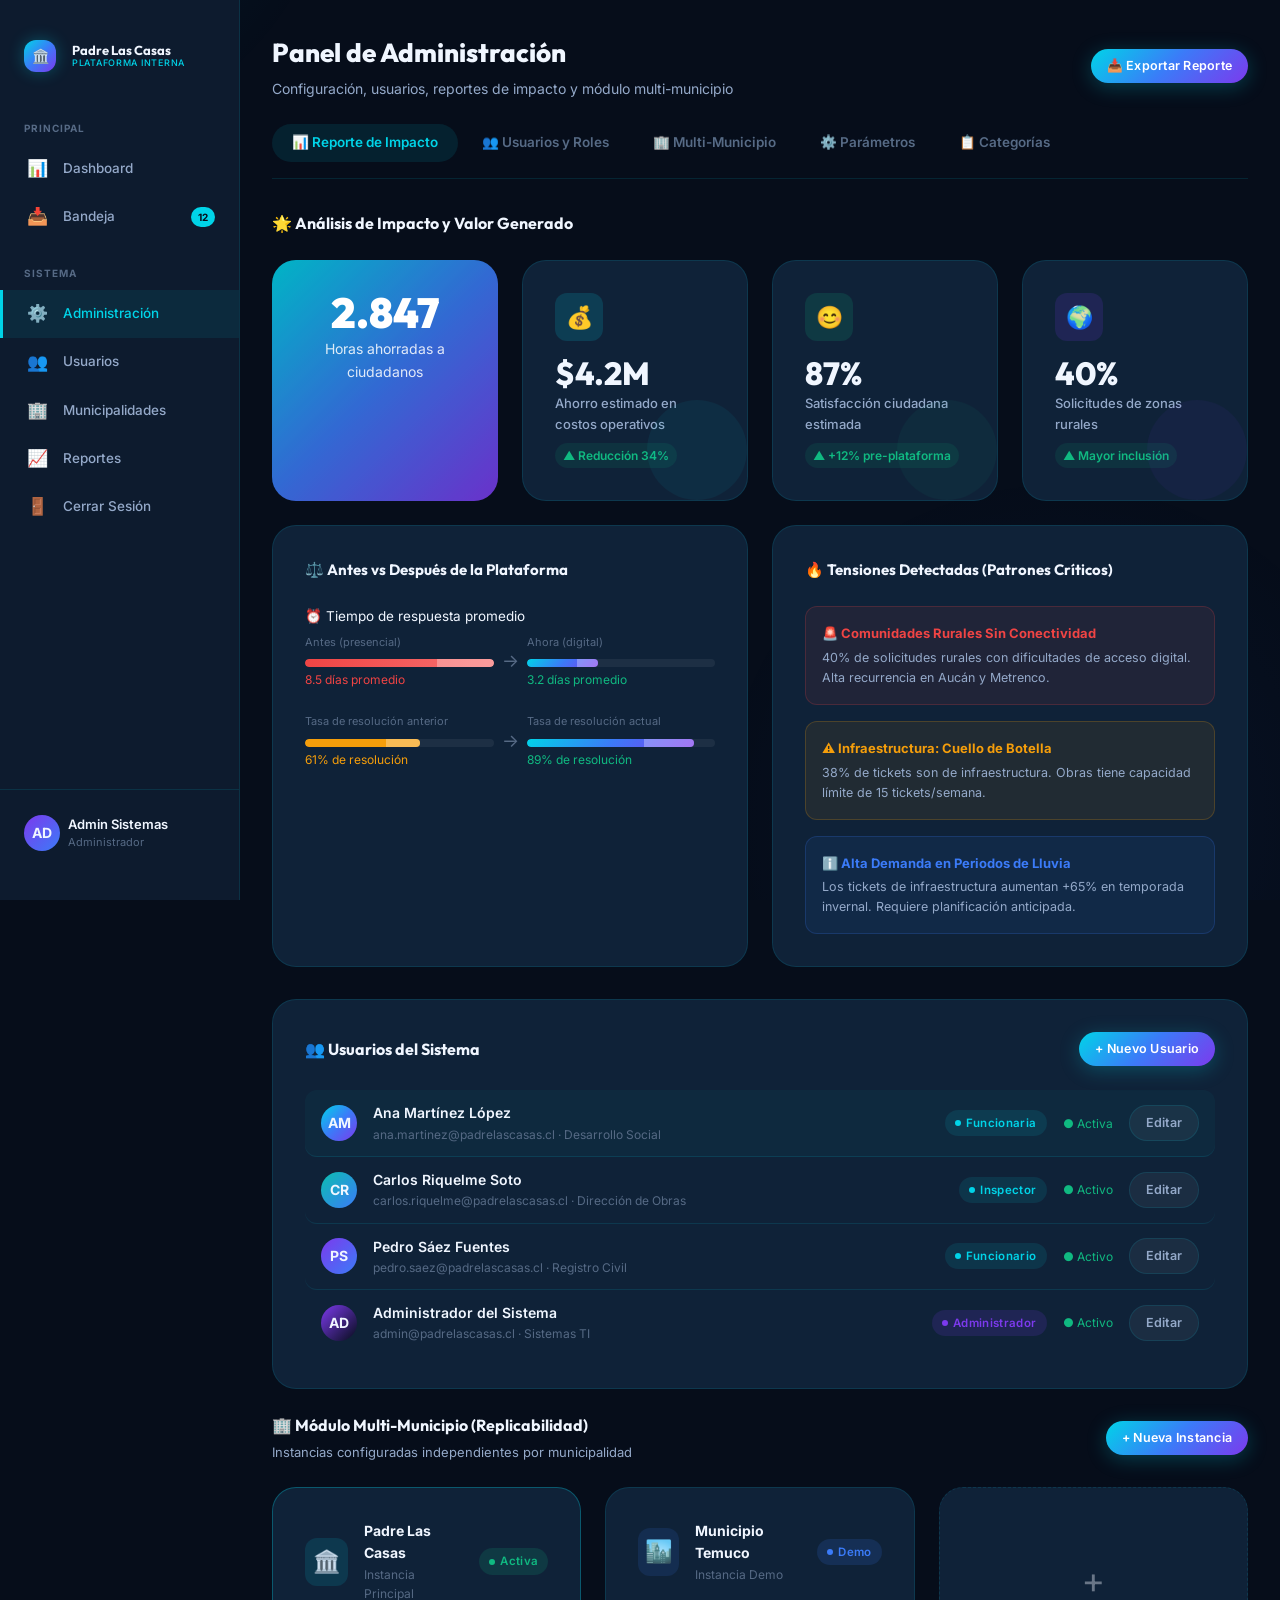
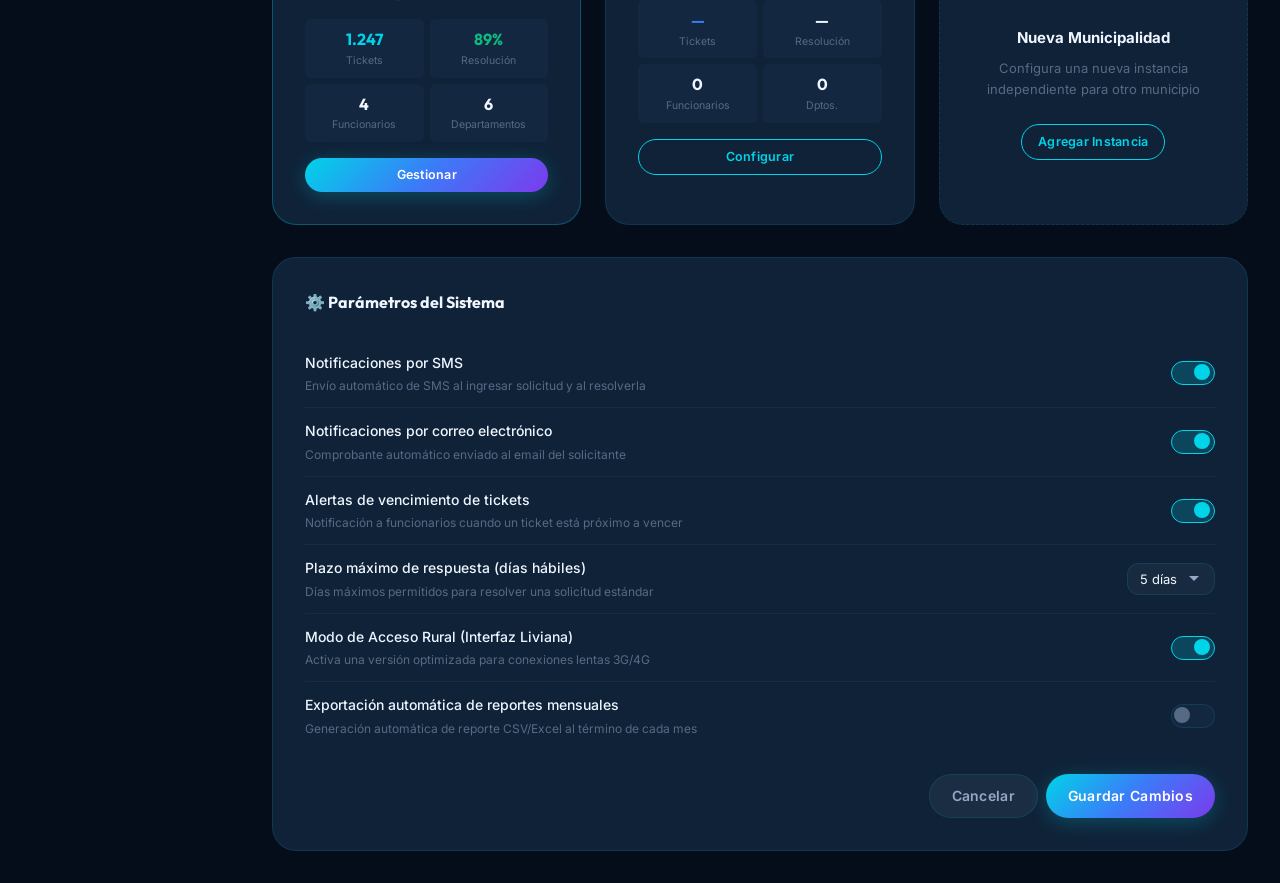
==== admin.html @ 2afe1819 "Prototipo de página para solicitudes" ====
<!DOCTYPE html>
<html lang="es">
<head>
  <meta charset="UTF-8">
  <meta name="viewport" content="width=device-width, initial-scale=1.0">
  <title>Administración del Sistema — Plataforma Municipal Padre Las Casas</title>
  <link rel="stylesheet" href="style.css">
  <style>
    .admin-tabs { display: flex; gap: 4px; margin-bottom: var(--sp-xl); border-bottom: 1px solid var(--border); padding-bottom: var(--sp-md); }
    .a-tab { padding: 8px 20px; border-radius: var(--r-full); font-size: 13.5px; font-weight: 600; color: var(--text-muted); text-decoration: none; transition: all var(--transition); }
    .a-tab.active { background: rgba(0,212,232,0.1); color: var(--accent-cyan); }
    .a-tab:hover  { color: var(--text-primary); background: rgba(255,255,255,0.05); }
    .impact-box { background: var(--gradient-main); border-radius: var(--r-xl); padding: var(--sp-xl); color: #fff; text-align: center; position: relative; overflow: hidden; }
    .impact-box::before { content:''; position:absolute; inset:0; background:rgba(0,0,0,0.15); }
    .impact-box > * { position: relative; z-index: 1; }
    .impact-val { font-family: var(--font-brand); font-size: 42px; font-weight: 900; line-height: 1; }
    .impact-label { font-size: 14px; opacity: 0.85; margin-top: 4px; }
    .tenant-card { background: var(--bg-card); border: 1px solid var(--border); border-radius: var(--r-xl); padding: var(--sp-xl); transition: all var(--transition); }
    .tenant-card:hover { border-color: var(--border-hover); }
    .tenant-header { display: flex; align-items: center; gap: var(--sp-md); margin-bottom: var(--sp-md); }
    .tenant-logo { width: 48px; height: 48px; border-radius: var(--r-md); display: flex; align-items: center; justify-content: center; font-size: 22px; }
    .tenant-stats { display: grid; grid-template-columns: 1fr 1fr; gap: 6px; margin-top: var(--sp-md); }
    .t-stat { background: var(--bg-surface); border-radius: var(--r-sm); padding: 8px; text-align: center; }
    .t-stat-v { font-family: var(--font-brand); font-size: 16px; font-weight: 700; }
    .t-stat-l { font-size: 10.5px; color: var(--text-muted); }
    .param-row { display: flex; justify-content: space-between; align-items: center; padding: 12px 0; border-bottom: 1px solid rgba(255,255,255,0.04); }
    .param-row:last-child { border-bottom: none; }
    .param-label { font-size: 14px; font-weight: 500; }
    .param-desc  { font-size: 12px; color: var(--text-muted); margin-top: 2px; }
    /* Toggle switch (CSS only) */
    .toggle { position: relative; width: 44px; height: 24px; }
    .toggle input { display: none; }
    .toggle-slider { position: absolute; inset: 0; background: var(--bg-surface); border-radius: var(--r-full); border: 1.5px solid var(--border); cursor: pointer; transition: all 0.3s; }
    .toggle-slider::before { content: ''; position: absolute; width: 16px; height: 16px; border-radius: 50%; background: var(--text-muted); top: 2px; left: 2px; transition: all 0.3s; }
    .toggle input:checked + .toggle-slider { background: rgba(0,212,232,0.2); border-color: var(--accent-cyan); }
    .toggle input:checked + .toggle-slider::before { background: var(--accent-cyan); transform: translateX(20px); }
    .user-table-row { display: flex; align-items: center; gap: var(--sp-md); padding: 12px 16px; border-radius: var(--r-md); transition: background var(--transition); }
    .user-table-row:hover { background: rgba(0,212,232,0.04); }
  </style>
</head>
<body>
<div class="bg-mesh"></div>

<div class="app-layout">

  <!-- SIDEBAR -->
  <aside class="sidebar">
    <a href="index.html" class="sidebar-brand">
      <div class="brand-icon" style="width:32px;height:32px;font-size:14px;">🏛️</div>
      <div class="brand-text">
        <span class="brand-name" style="font-size:13px;">Padre Las Casas</span>
        <span class="brand-sub" style="font-size:9px;">Plataforma Interna</span>
      </div>
    </a>
    <div class="sidebar-section">
      <div class="sidebar-section-title">Principal</div>
      <ul class="sidebar-nav">
        <li><a href="dashboard.html" class="sidebar-link"><span class="s-icon">📊</span> Dashboard</a></li>
        <li><a href="bandeja.html" class="sidebar-link"><span class="s-icon">📥</span> Bandeja <span class="s-badge">12</span></a></li>
      </ul>
    </div>
    <div class="sidebar-section">
      <div class="sidebar-section-title">Sistema</div>
      <ul class="sidebar-nav">
        <li><a href="admin.html" class="sidebar-link active"><span class="s-icon">⚙️</span> Administración</a></li>
        <li><a href="admin.html" class="sidebar-link"><span class="s-icon">👥</span> Usuarios</a></li>
        <li><a href="admin.html" class="sidebar-link"><span class="s-icon">🏢</span> Municipalidades</a></li>
        <li><a href="admin.html" class="sidebar-link"><span class="s-icon">📈</span> Reportes</a></li>
        <li><a href="login.html" class="sidebar-link"><span class="s-icon">🚪</span> Cerrar Sesión</a></li>
      </ul>
    </div>
    <div class="sidebar-footer">
      <div class="user-chip">
        <div class="user-avatar" style="background:linear-gradient(135deg,#7C3AED,#3B7BF8);">AD</div>
        <div class="user-info">
          <div class="user-name">Admin Sistemas</div>
          <div class="user-role">Administrador</div>
        </div>
      </div>
    </div>
  </aside>

  <!-- MAIN -->
  <main class="main-content">

    <!-- Header -->
    <div style="display:flex; justify-content:space-between; align-items:center; margin-bottom:var(--sp-lg);">
      <div class="page-header" style="margin:0;">
        <div class="page-title">Panel de Administración</div>
        <div class="page-subtitle">Configuración, usuarios, reportes de impacto y módulo multi-municipio</div>
      </div>
      <div style="display:flex; gap:var(--sp-sm);">
        <a href="#" class="btn btn-primary btn-sm">📥 Exportar Reporte</a>
      </div>
    </div>

    <!-- ADMIN TABS -->
    <div class="admin-tabs">
      <a href="#" class="a-tab active">📊 Reporte de Impacto</a>
      <a href="#" class="a-tab">👥 Usuarios y Roles</a>
      <a href="#" class="a-tab">🏢 Multi-Municipio</a>
      <a href="#" class="a-tab">⚙️ Parámetros</a>
      <a href="#" class="a-tab">📋 Categorías</a>
    </div>

    <!-- ===== REPORTE DE IMPACTO ===== -->
    <div style="margin-bottom:var(--sp-xl);">
      <div style="font-family:var(--font-brand); font-size:16px; font-weight:700; margin-bottom:var(--sp-lg);">🌟 Análisis de Impacto y Valor Generado</div>

      <!-- IMPACT BOXES -->
      <div class="grid-4 mb-lg">
        <div class="impact-box">
          <div class="impact-val">2.847</div>
          <div class="impact-label">Horas ahorradas a ciudadanos</div>
        </div>
        <div class="stat-card cyan">
          <div class="stat-icon cyan">💰</div>
          <div class="stat-value">$4.2M</div>
          <div class="stat-label">Ahorro estimado en costos operativos</div>
          <div class="stat-change up">▲ Reducción 34%</div>
        </div>
        <div class="stat-card green">
          <div class="stat-icon green">😊</div>
          <div class="stat-value">87%</div>
          <div class="stat-label">Satisfacción ciudadana estimada</div>
          <div class="stat-change up">▲ +12% pre-plataforma</div>
        </div>
        <div class="stat-card purple">
          <div class="stat-icon purple">🌍</div>
          <div class="stat-value">40%</div>
          <div class="stat-label">Solicitudes de zonas rurales</div>
          <div class="stat-change up">▲ Mayor inclusión</div>
        </div>
      </div>

      <!-- Comparativo -->
      <div class="grid-2 mb-lg">
        <div class="card">
          <div style="font-family:var(--font-brand); font-size:15px; font-weight:700; margin-bottom:var(--sp-lg);">⚖️ Antes vs Después de la Plataforma</div>
          <div style="display:flex; flex-direction:column; gap:var(--sp-lg);">
            <div>
              <div style="display:flex; justify-content:space-between; margin-bottom:6px; font-size:13.5px;">
                <span>⏰ Tiempo de respuesta promedio</span>
              </div>
              <div style="display:flex; gap:var(--sp-sm); align-items:center;">
                <div style="flex:1;">
                  <div style="font-size:11px; color:var(--text-muted); margin-bottom:4px;">Antes (presencial)</div>
                  <div class="progress-bar-wrap"><div class="progress-bar" style="width:100%; background:linear-gradient(90deg,var(--danger),#F87171);"></div></div>
                  <div style="font-size:12px; color:var(--danger); margin-top:3px;">8.5 días promedio</div>
                </div>
                <span style="color:var(--text-muted); font-size:18px;">→</span>
                <div style="flex:1;">
                  <div style="font-size:11px; color:var(--text-muted); margin-bottom:4px;">Ahora (digital)</div>
                  <div class="progress-bar-wrap"><div class="progress-bar" style="width:38%;"></div></div>
                  <div style="font-size:12px; color:var(--success); margin-top:3px;">3.2 días promedio</div>
                </div>
              </div>
            </div>
            <div>
              <div style="display:flex; gap:var(--sp-sm); align-items:center;">
                <div style="flex:1;">
                  <div style="font-size:11px; color:var(--text-muted); margin-bottom:4px;">Tasa de resolución anterior</div>
                  <div class="progress-bar-wrap"><div class="progress-bar" style="width:61%; background:linear-gradient(90deg,var(--warning),#F59E0B);"></div></div>
                  <div style="font-size:12px; color:var(--warning); margin-top:3px;">61% de resolución</div>
                </div>
                <span style="color:var(--text-muted); font-size:18px;">→</span>
                <div style="flex:1;">
                  <div style="font-size:11px; color:var(--text-muted); margin-bottom:4px;">Tasa de resolución actual</div>
                  <div class="progress-bar-wrap"><div class="progress-bar" style="width:89%;"></div></div>
                  <div style="font-size:12px; color:var(--success); margin-top:3px;">89% de resolución</div>
                </div>
              </div>
            </div>
          </div>
        </div>

        <div class="card">
          <div style="font-family:var(--font-brand); font-size:15px; font-weight:700; margin-bottom:var(--sp-lg);">🔥 Tensiones Detectadas (Patrones Críticos)</div>
          <div style="display:flex; flex-direction:column; gap:var(--sp-md);">
            <div style="background:rgba(239,68,68,0.08); border:1px solid rgba(239,68,68,0.2); border-radius:var(--r-md); padding:var(--sp-md);">
              <div style="font-weight:700; font-size:13px; color:var(--danger); margin-bottom:4px;">🚨 Comunidades Rurales Sin Conectividad</div>
              <div style="font-size:12.5px; color:var(--text-secondary);">40% de solicitudes rurales con dificultades de acceso digital. Alta recurrencia en Aucán y Metrenco.</div>
            </div>
            <div style="background:rgba(245,158,11,0.08); border:1px solid rgba(245,158,11,0.2); border-radius:var(--r-md); padding:var(--sp-md);">
              <div style="font-weight:700; font-size:13px; color:var(--warning); margin-bottom:4px;">⚠️ Infraestructura: Cuello de Botella</div>
              <div style="font-size:12.5px; color:var(--text-secondary);">38% de tickets son de infraestructura. Obras tiene capacidad límite de 15 tickets/semana.</div>
            </div>
            <div style="background:rgba(59,123,248,0.08); border:1px solid rgba(59,123,248,0.2); border-radius:var(--r-md); padding:var(--sp-md);">
              <div style="font-weight:700; font-size:13px; color:var(--accent-blue); margin-bottom:4px;">ℹ️ Alta Demanda en Periodos de Lluvia</div>
              <div style="font-size:12.5px; color:var(--text-secondary);">Los tickets de infraestructura aumentan +65% en temporada invernal. Requiere planificación anticipada.</div>
            </div>
          </div>
        </div>
      </div>
    </div>

    <!-- ===== USUARIOS Y ROLES ===== -->
    <div class="card mb-lg">
      <div style="display:flex; justify-content:space-between; align-items:center; margin-bottom:var(--sp-lg);">
        <div style="font-family:var(--font-brand); font-size:16px; font-weight:700;">👥 Usuarios del Sistema</div>
        <a href="#" class="btn btn-primary btn-sm">+ Nuevo Usuario</a>
      </div>

      <div>
        <div class="user-table-row" style="background:rgba(0,212,232,0.04); border-bottom:1px solid var(--border);">
          <div class="user-avatar">AM</div>
          <div style="flex:1;">
            <div style="font-weight:600; font-size:14px;">Ana Martínez López</div>
            <div style="font-size:12px; color:var(--text-muted);">ana.martinez@padrelascasas.cl · Desarrollo Social</div>
          </div>
          <span class="badge" style="background:rgba(0,212,232,0.1); color:var(--accent-cyan);">Funcionaria</span>
          <span style="font-size:12px; color:var(--success);">● Activa</span>
          <div style="display:flex; gap:4px;">
            <a href="#" class="btn btn-ghost btn-sm">Editar</a>
          </div>
        </div>
        <div class="user-table-row" style="border-bottom:1px solid var(--border);">
          <div class="user-avatar" style="background:linear-gradient(135deg,#0BBFB0,#3B7BF8);">CR</div>
          <div style="flex:1;">
            <div style="font-weight:600; font-size:14px;">Carlos Riquelme Soto</div>
            <div style="font-size:12px; color:var(--text-muted);">carlos.riquelme@padrelascasas.cl · Dirección de Obras</div>
          </div>
          <span class="badge" style="background:rgba(0,212,232,0.1); color:var(--accent-cyan);">Inspector</span>
          <span style="font-size:12px; color:var(--success);">● Activo</span>
          <div style="display:flex; gap:4px;">
            <a href="#" class="btn btn-ghost btn-sm">Editar</a>
          </div>
        </div>
        <div class="user-table-row" style="border-bottom:1px solid var(--border);">
          <div class="user-avatar" style="background:linear-gradient(135deg,#7C3AED,#3B7BF8);">PS</div>
          <div style="flex:1;">
            <div style="font-weight:600; font-size:14px;">Pedro Sáez Fuentes</div>
            <div style="font-size:12px; color:var(--text-muted);">pedro.saez@padrelascasas.cl · Registro Civil</div>
          </div>
          <span class="badge" style="background:rgba(0,212,232,0.1); color:var(--accent-cyan);">Funcionario</span>
          <span style="font-size:12px; color:var(--success);">● Activo</span>
          <div style="display:flex; gap:4px;">
            <a href="#" class="btn btn-ghost btn-sm">Editar</a>
          </div>
        </div>
        <div class="user-table-row">
          <div class="user-avatar" style="background:linear-gradient(135deg,#7C3AED,#060D1A);">AD</div>
          <div style="flex:1;">
            <div style="font-weight:600; font-size:14px;">Administrador del Sistema</div>
            <div style="font-size:12px; color:var(--text-muted);">admin@padrelascasas.cl · Sistemas TI</div>
          </div>
          <span class="badge" style="background:rgba(124,58,237,0.15); color:var(--accent-purple);">Administrador</span>
          <span style="font-size:12px; color:var(--success);">● Activo</span>
          <div style="display:flex; gap:4px;">
            <a href="#" class="btn btn-ghost btn-sm">Editar</a>
          </div>
        </div>
      </div>
    </div>

    <!-- ===== MÓDULO MULTI-MUNICIPIO ===== -->
    <div style="margin-bottom:var(--sp-xl);">
      <div style="display:flex; justify-content:space-between; align-items:center; margin-bottom:var(--sp-lg);">
        <div>
          <div style="font-family:var(--font-brand); font-size:16px; font-weight:700;">🏢 Módulo Multi-Municipio (Replicabilidad)</div>
          <div style="font-size:13px; color:var(--text-secondary); margin-top:4px;">Instancias configuradas independientes por municipalidad</div>
        </div>
        <a href="#" class="btn btn-primary btn-sm">+ Nueva Instancia</a>
      </div>

      <div class="grid-3">
        <!-- Activa: Padre Las Casas -->
        <div class="tenant-card" style="border-color:rgba(0,212,232,0.3);">
          <div class="tenant-header">
            <div class="tenant-logo" style="background:rgba(0,212,232,0.12);">🏛️</div>
            <div>
              <div style="font-weight:700; font-size:14px;">Padre Las Casas</div>
              <div style="font-size:12px; color:var(--text-muted);">Instancia Principal</div>
            </div>
            <span class="badge badge-resolved" style="margin-left:auto;">Activa</span>
          </div>
          <div class="tenant-stats">
            <div class="t-stat"><div class="t-stat-v text-cyan">1.247</div><div class="t-stat-l">Tickets</div></div>
            <div class="t-stat"><div class="t-stat-v text-success">89%</div><div class="t-stat-l">Resolución</div></div>
            <div class="t-stat"><div class="t-stat-v">4</div><div class="t-stat-l">Funcionarios</div></div>
            <div class="t-stat"><div class="t-stat-v">6</div><div class="t-stat-l">Departamentos</div></div>
          </div>
          <div style="margin-top:var(--sp-md); display:flex; gap:4px;">
            <a href="dashboard.html" class="btn btn-primary btn-sm flex-1" style="justify-content:center;">Gestionar</a>
          </div>
        </div>

        <!-- Demo: Temuco -->
        <div class="tenant-card">
          <div class="tenant-header">
            <div class="tenant-logo" style="background:rgba(59,123,248,0.12);">🏙️</div>
            <div>
              <div style="font-weight:700; font-size:14px;">Municipio Temuco</div>
              <div style="font-size:12px; color:var(--text-muted);">Instancia Demo</div>
            </div>
            <span class="badge badge-process" style="margin-left:auto;">Demo</span>
          </div>
          <div class="tenant-stats">
            <div class="t-stat"><div class="t-stat-v" style="color:var(--accent-blue);">—</div><div class="t-stat-l">Tickets</div></div>
            <div class="t-stat"><div class="t-stat-v">—</div><div class="t-stat-l">Resolución</div></div>
            <div class="t-stat"><div class="t-stat-v">0</div><div class="t-stat-l">Funcionarios</div></div>
            <div class="t-stat"><div class="t-stat-v">0</div><div class="t-stat-l">Dptos.</div></div>
          </div>
          <div style="margin-top:var(--sp-md); display:flex; gap:4px;">
            <a href="#" class="btn btn-secondary btn-sm flex-1" style="justify-content:center;">Configurar</a>
          </div>
        </div>

        <!-- Nueva instancia -->
        <div class="tenant-card" style="border-style:dashed; display:flex; flex-direction:column; align-items:center; justify-content:center; text-align:center; min-height:200px;">
          <div style="font-size:36px; margin-bottom:var(--sp-md); opacity:0.4;">+</div>
          <div style="font-weight:700; font-size:15px; margin-bottom:8px;">Nueva Municipalidad</div>
          <div style="font-size:13px; color:var(--text-muted); margin-bottom:var(--sp-lg);">Configura una nueva instancia independiente para otro municipio</div>
          <a href="#" class="btn btn-secondary btn-sm">Agregar Instancia</a>
        </div>
      </div>
    </div>

    <!-- ===== PARÁMETROS ===== -->
    <div class="card">
      <div style="font-family:var(--font-brand); font-size:16px; font-weight:700; margin-bottom:var(--sp-lg);">⚙️ Parámetros del Sistema</div>

      <div>
        <div class="param-row">
          <div>
            <div class="param-label">Notificaciones por SMS</div>
            <div class="param-desc">Envío automático de SMS al ingresar solicitud y al resolverla</div>
          </div>
          <label class="toggle"><input type="checkbox" checked><div class="toggle-slider"></div></label>
        </div>
        <div class="param-row">
          <div>
            <div class="param-label">Notificaciones por correo electrónico</div>
            <div class="param-desc">Comprobante automático enviado al email del solicitante</div>
          </div>
          <label class="toggle"><input type="checkbox" checked><div class="toggle-slider"></div></label>
        </div>
        <div class="param-row">
          <div>
            <div class="param-label">Alertas de vencimiento de tickets</div>
            <div class="param-desc">Notificación a funcionarios cuando un ticket está próximo a vencer</div>
          </div>
          <label class="toggle"><input type="checkbox" checked><div class="toggle-slider"></div></label>
        </div>
        <div class="param-row">
          <div>
            <div class="param-label">Plazo máximo de respuesta (días hábiles)</div>
            <div class="param-desc">Días máximos permitidos para resolver una solicitud estándar</div>
          </div>
          <div style="display:flex; align-items:center; gap:var(--sp-sm);">
            <select class="form-control" style="width:auto; padding:7px 32px 7px 12px; font-size:13px;">
              <option>3 días</option>
              <option selected>5 días</option>
              <option>7 días</option>
              <option>10 días</option>
            </select>
          </div>
        </div>
        <div class="param-row">
          <div>
            <div class="param-label">Modo de Acceso Rural (Interfaz Liviana)</div>
            <div class="param-desc">Activa una versión optimizada para conexiones lentas 3G/4G</div>
          </div>
          <label class="toggle"><input type="checkbox" checked><div class="toggle-slider"></div></label>
        </div>
        <div class="param-row">
          <div>
            <div class="param-label">Exportación automática de reportes mensuales</div>
            <div class="param-desc">Generación automática de reporte CSV/Excel al término de cada mes</div>
          </div>
          <label class="toggle"><input type="checkbox"><div class="toggle-slider"></div></label>
        </div>
      </div>

      <div style="margin-top:var(--sp-lg); display:flex; gap:var(--sp-sm); justify-content:flex-end;">
        <a href="#" class="btn btn-ghost">Cancelar</a>
        <a href="#" class="btn btn-primary">Guardar Cambios</a>
      </div>
    </div>

  </main>
</div>

</body>
</html>
---- style.css ----
/* ============================================================
   MUNICIPALIDAD DE PADRE LAS CASAS — SISTEMA DIGITAL
   Design System — style.css
   ============================================================ */

@import url('https://fonts.googleapis.com/css2?family=Inter:wght@300;400;500;600;700;800;900&family=Outfit:wght@300;400;500;600;700;800&display=swap');

/* ============================================================
   VARIABLES / TOKENS
   ============================================================ */
:root {
  --bg-primary:    #060D1A;
  --bg-secondary:  #0D1B2E;
  --bg-card:       #0F2238;
  --bg-surface:    #132840;
  --bg-glass:      rgba(15, 34, 56, 0.7);

  --accent-cyan:   #00D4E8;
  --accent-blue:   #3B7BF8;
  --accent-teal:   #0BBFB0;
  --accent-purple: #7C3AED;
  --accent-gold:   #F59E0B;

  --gradient-main: linear-gradient(135deg, #00D4E8 0%, #3B7BF8 50%, #7C3AED 100%);
  --gradient-hero: linear-gradient(135deg, #060D1A 0%, #0D1B2E 40%, #132840 100%);

  --text-primary:  #F0F6FF;
  --text-secondary:#94A9C9;
  --text-muted:    #566A85;

  --border:        rgba(0, 212, 232, 0.12);
  --border-hover:  rgba(0, 212, 232, 0.35);

  --success:  #10B981;
  --warning:  #F59E0B;
  --danger:   #EF4444;
  --info:     #3B7BF8;

  --status-pending:  #F59E0B;
  --status-process:  #3B7BF8;
  --status-resolved: #10B981;
  --status-rejected: #EF4444;

  --sp-xs:  4px;  --sp-sm:  8px;  --sp-md:  16px;
  --sp-lg:  24px; --sp-xl:  32px; --sp-2xl: 48px; --sp-3xl: 64px;

  --r-sm: 6px; --r-md: 12px; --r-lg: 16px; --r-xl: 24px; --r-full: 9999px;

  --shadow-sm:  0 2px 8px rgba(0,0,0,0.3);
  --shadow-md:  0 4px 20px rgba(0,0,0,0.4);
  --shadow-lg:  0 8px 40px rgba(0,0,0,0.5);
  --shadow-glow:0 0 30px rgba(0,212,232,0.15);

  --font-main:  'Inter', sans-serif;
  --font-brand: 'Outfit', sans-serif;

  --transition: 0.25s cubic-bezier(0.4,0,0.2,1);
}

*, *::before, *::after { box-sizing: border-box; margin: 0; padding: 0; }
html { scroll-behavior: smooth; font-size: 16px; }
body {
  font-family: var(--font-main);
  background: var(--bg-primary);
  color: var(--text-primary);
  line-height: 1.6;
  min-height: 100vh;
  overflow-x: hidden;
}

/* BG MESH */
.bg-mesh {
  position: fixed; top:0; left:0; width:100%; height:100%;
  pointer-events:none; z-index:0; overflow:hidden;
}
.bg-mesh::before {
  content:''; position:absolute; top:-50%; left:-20%;
  width:600px; height:600px;
  background:radial-gradient(circle,rgba(0,212,232,0.07) 0%,transparent 70%);
  animation:drift1 18s ease-in-out infinite alternate;
}
.bg-mesh::after {
  content:''; position:absolute; bottom:-30%; right:-10%;
  width:700px; height:700px;
  background:radial-gradient(circle,rgba(59,123,248,0.06) 0%,transparent 70%);
  animation:drift2 22s ease-in-out infinite alternate;
}
@keyframes drift1 { 0%{transform:translate(0,0) scale(1);} 100%{transform:translate(80px,60px) scale(1.2);} }
@keyframes drift2 { 0%{transform:translate(0,0) scale(1);} 100%{transform:translate(-60px,-40px) scale(1.15);} }

/* NAVBAR */
.navbar {
  position:sticky; top:0; z-index:100;
  background:rgba(6,13,26,0.85);
  backdrop-filter:blur(20px); -webkit-backdrop-filter:blur(20px);
  border-bottom:1px solid var(--border);
  padding:0 var(--sp-xl); height:68px;
  display:flex; align-items:center; justify-content:space-between;
}
.navbar-brand { display:flex; align-items:center; gap:var(--sp-md); text-decoration:none; }
.brand-icon {
  width:40px; height:40px; background:var(--gradient-main);
  border-radius:var(--r-md); display:flex; align-items:center; justify-content:center;
  font-size:18px; flex-shrink:0; box-shadow:0 0 16px rgba(0,212,232,0.3);
}
.brand-text { display:flex; flex-direction:column; line-height:1.2; }
.brand-name { font-family:var(--font-brand); font-weight:700; font-size:15px; color:var(--text-primary); }
.brand-sub  { font-size:10px; font-weight:500; color:var(--accent-cyan); letter-spacing:0.08em; text-transform:uppercase; }
.navbar-nav { display:flex; align-items:center; gap:4px; list-style:none; }
.nav-link {
  color:var(--text-secondary); text-decoration:none; font-size:13.5px; font-weight:500;
  padding:6px 14px; border-radius:var(--r-full); transition:all var(--transition);
}
.nav-link:hover, .nav-link.active { color:var(--text-primary); background:rgba(0,212,232,0.1); }
.nav-link.active { color:var(--accent-cyan); }
.navbar-actions { display:flex; align-items:center; gap:var(--sp-sm); }

/* BUTTONS */
.btn {
  display:inline-flex; align-items:center; justify-content:center; gap:var(--sp-sm);
  padding:10px 22px; border-radius:var(--r-full);
  font-family:var(--font-main); font-size:14px; font-weight:600;
  text-decoration:none; border:none; cursor:pointer; transition:all var(--transition);
  letter-spacing:0.02em; white-space:nowrap;
}
.btn-primary { background:var(--gradient-main); color:#fff; box-shadow:0 4px 20px rgba(0,212,232,0.25); }
.btn-primary:hover { transform:translateY(-2px); box-shadow:0 8px 30px rgba(0,212,232,0.4); }
.btn-secondary { background:transparent; color:var(--accent-cyan); border:1.5px solid var(--accent-cyan); }
.btn-secondary:hover { background:rgba(0,212,232,0.1); transform:translateY(-2px); }
.btn-ghost { background:rgba(255,255,255,0.05); color:var(--text-secondary); border:1px solid var(--border); }
.btn-ghost:hover { background:rgba(255,255,255,0.1); color:var(--text-primary); border-color:var(--border-hover); }
.btn-danger  { background:rgba(239,68,68,0.15); color:var(--danger); border:1px solid rgba(239,68,68,0.3); }
.btn-success { background:rgba(16,185,129,0.15); color:var(--success); border:1px solid rgba(16,185,129,0.3); }
.btn-warning { background:rgba(245,158,11,0.15); color:var(--warning); border:1px solid rgba(245,158,11,0.3); }
.btn-sm { padding:7px 16px; font-size:12.5px; }
.btn-lg { padding:14px 32px; font-size:16px; }

/* CARDS */
.card {
  background:var(--bg-card); border:1px solid var(--border); border-radius:var(--r-xl);
  padding:var(--sp-xl); transition:all var(--transition); position:relative; overflow:hidden;
}
.card::before {
  content:''; position:absolute; top:0; left:0; right:0; height:1px;
  background:linear-gradient(90deg,transparent,rgba(0,212,232,0.3),transparent);
  opacity:0; transition:opacity var(--transition);
}
.card:hover { border-color:var(--border-hover); box-shadow:var(--shadow-glow); }
.card:hover::before { opacity:1; }

/* STAT CARDS */
.stat-card {
  background:var(--bg-card); border:1px solid var(--border); border-radius:var(--r-xl);
  padding:var(--sp-xl); position:relative; overflow:hidden; transition:all var(--transition);
}
.stat-card::after {
  content:''; position:absolute; bottom:0; right:0;
  width:100px; height:100px; border-radius:50%; opacity:0.06; transition:opacity var(--transition);
}
.stat-card.cyan::after   { background:var(--accent-cyan); }
.stat-card.blue::after   { background:var(--accent-blue); }
.stat-card.teal::after   { background:var(--accent-teal); }
.stat-card.gold::after   { background:var(--accent-gold); }
.stat-card.purple::after { background:var(--accent-purple); }
.stat-card.green::after  { background:var(--success); }
.stat-card.red::after    { background:var(--danger); }
.stat-card:hover::after  { opacity:0.14; }
.stat-icon {
  width:48px; height:48px; border-radius:var(--r-md);
  display:flex; align-items:center; justify-content:center;
  font-size:22px; margin-bottom:var(--sp-md);
}
.stat-icon.cyan   { background:rgba(0,212,232,0.15); color:var(--accent-cyan); }
.stat-icon.blue   { background:rgba(59,123,248,0.15); color:var(--accent-blue); }
.stat-icon.teal   { background:rgba(11,191,176,0.15); color:var(--accent-teal); }
.stat-icon.gold   { background:rgba(245,158,11,0.15); color:var(--accent-gold); }
.stat-icon.purple { background:rgba(124,58,237,0.15); color:var(--accent-purple); }
.stat-icon.red    { background:rgba(239,68,68,0.15);  color:var(--danger); }
.stat-icon.green  { background:rgba(16,185,129,0.15); color:var(--success); }
.stat-value { font-family:var(--font-brand); font-size:32px; font-weight:800; line-height:1; margin-bottom:4px; }
.stat-label { font-size:13px; color:var(--text-secondary); font-weight:500; }
.stat-change {
  display:inline-flex; align-items:center; gap:4px;
  font-size:12px; font-weight:600; margin-top:var(--sp-sm);
  padding:3px 8px; border-radius:var(--r-full);
}
.stat-change.up   { color:var(--success); background:rgba(16,185,129,0.1); }
.stat-change.down { color:var(--danger);  background:rgba(239,68,68,0.1); }

/* BADGES */
.badge {
  display:inline-flex; align-items:center; gap:5px;
  padding:4px 10px; border-radius:var(--r-full);
  font-size:11.5px; font-weight:600; letter-spacing:0.03em;
}
.badge::before {
  content:''; width:6px; height:6px; border-radius:50%;
  background:currentColor; flex-shrink:0;
}
.badge-pending  { background:rgba(245,158,11,0.15); color:var(--status-pending); }
.badge-process  { background:rgba(59,123,248,0.15);  color:var(--status-process); }
.badge-resolved { background:rgba(16,185,129,0.15);  color:var(--status-resolved); }
.badge-rejected { background:rgba(239,68,68,0.15);   color:var(--status-rejected); }
.badge-urban    { background:rgba(0,212,232,0.12);   color:var(--accent-cyan); }
.badge-rural    { background:rgba(11,191,176,0.12);  color:var(--accent-teal); }

/* FORMS */
.form-group { display:flex; flex-direction:column; gap:var(--sp-sm); margin-bottom:var(--sp-lg); }
.form-label { font-size:13.5px; font-weight:600; color:var(--text-secondary); letter-spacing:0.03em; text-transform:uppercase; }
.form-label .req { color:var(--accent-cyan); margin-left:3px; }
.form-control {
  background:rgba(255,255,255,0.04); border:1.5px solid var(--border);
  border-radius:var(--r-md); padding:12px 16px; color:var(--text-primary);
  font-family:var(--font-main); font-size:14.5px; transition:all var(--transition); width:100%;
  appearance:none;
}
.form-control:focus {
  outline:none; border-color:var(--accent-cyan);
  background:rgba(0,212,232,0.04); box-shadow:0 0 0 3px rgba(0,212,232,0.1);
}
.form-control::placeholder { color:var(--text-muted); }
select.form-control {
  cursor:pointer;
  background-image:url("data:image/svg+xml,%3Csvg xmlns='http://www.w3.org/2000/svg' width='12' height='12' viewBox='0 0 12 12'%3E%3Cpath fill='%2394A9C9' d='M6 8L1 3h10z'/%3E%3C/svg%3E");
  background-repeat:no-repeat; background-position:right 14px center; padding-right:40px;
}
textarea.form-control { resize:vertical; min-height:110px; }
.form-hint { font-size:12px; color:var(--text-muted); margin-top:-4px; }
.form-row   { display:grid; grid-template-columns:1fr 1fr; gap:var(--sp-md); }
.form-row-3 { display:grid; grid-template-columns:1fr 1fr 1fr; gap:var(--sp-md); }

.upload-area {
  border:2px dashed var(--border); border-radius:var(--r-lg);
  padding:var(--sp-2xl) var(--sp-xl); text-align:center; cursor:pointer;
  transition:all var(--transition); background:rgba(255,255,255,0.02);
}
.upload-area:hover { border-color:var(--accent-cyan); background:rgba(0,212,232,0.04); }
.upload-icon { font-size:36px; margin-bottom:var(--sp-md); opacity:0.6; }
.upload-text { font-size:14px; color:var(--text-secondary); }
.upload-text strong { color:var(--accent-cyan); }

.radio-group { display:flex; gap:var(--sp-md); flex-wrap:wrap; }
.radio-option { flex:1; min-width:140px; }
.radio-option input[type="radio"] { display:none; }
.radio-option label {
  display:flex; flex-direction:column; align-items:center; gap:var(--sp-sm);
  padding:var(--sp-lg); border:1.5px solid var(--border); border-radius:var(--r-lg);
  cursor:pointer; transition:all var(--transition); text-align:center;
  background:rgba(255,255,255,0.02);
}
.radio-option label:hover { border-color:var(--border-hover); background:rgba(0,212,232,0.05); }
.radio-option input[type="radio"]:checked + label {
  border-color:var(--accent-cyan); background:rgba(0,212,232,0.08);
  box-shadow:0 0 0 3px rgba(0,212,232,0.1);
}
.radio-option label .opt-icon  { font-size:28px; }
.radio-option label .opt-title { font-weight:700; font-size:14px; color:var(--text-primary); }
.radio-option label .opt-desc  { font-size:12px; color:var(--text-muted); }

/* TABLES */
.table-wrapper { overflow-x:auto; border-radius:var(--r-lg); border:1px solid var(--border); }
table.data-table { width:100%; border-collapse:collapse; font-size:13.5px; }
.data-table thead tr { background:rgba(0,212,232,0.05); border-bottom:1px solid var(--border); }
.data-table thead th {
  padding:13px 16px; text-align:left; font-size:11.5px; font-weight:700;
  color:var(--text-muted); letter-spacing:0.06em; text-transform:uppercase; white-space:nowrap;
}
.data-table tbody tr { border-bottom:1px solid rgba(255,255,255,0.04); transition:background var(--transition); }
.data-table tbody tr:last-child { border-bottom:none; }
.data-table tbody tr:hover { background:rgba(0,212,232,0.04); }
.data-table tbody td { padding:13px 16px; color:var(--text-primary); vertical-align:middle; }
.ticket-id {
  font-family:monospace; font-size:12px; color:var(--accent-cyan);
  background:rgba(0,212,232,0.08); padding:3px 8px; border-radius:var(--r-sm); letter-spacing:0.05em;
}

/* SIDEBAR / APP LAYOUT */
.app-layout { display:flex; min-height:100vh; position:relative; z-index:1; }
.sidebar {
  width:240px; flex-shrink:0; background:var(--bg-secondary);
  border-right:1px solid var(--border); display:flex; flex-direction:column;
  position:sticky; top:0; height:100vh; overflow-y:auto; padding:var(--sp-lg) 0;
}
.sidebar-brand { display:flex; align-items:center; gap:var(--sp-md); padding:var(--sp-md) var(--sp-lg); margin-bottom:var(--sp-xl); text-decoration:none; }
.sidebar-section { margin-bottom:var(--sp-lg); }
.sidebar-section-title { font-size:10px; font-weight:700; color:var(--text-muted); letter-spacing:0.1em; text-transform:uppercase; padding:0 var(--sp-lg) var(--sp-sm); }
.sidebar-nav { list-style:none; }
.sidebar-link {
  display:flex; align-items:center; gap:var(--sp-md);
  padding:10px var(--sp-lg); color:var(--text-secondary); text-decoration:none;
  font-size:13.5px; font-weight:500; border-left:3px solid transparent;
  transition:all var(--transition); margin:1px 0;
}
.sidebar-link:hover { color:var(--text-primary); background:rgba(0,212,232,0.06); border-left-color:rgba(0,212,232,0.4); }
.sidebar-link.active { color:var(--accent-cyan); background:rgba(0,212,232,0.08); border-left-color:var(--accent-cyan); }
.sidebar-link .s-icon { font-size:17px; width:20px; text-align:center; flex-shrink:0; }
.sidebar-link .s-badge { margin-left:auto; background:var(--accent-cyan); color:var(--bg-primary); font-size:10px; font-weight:700; padding:2px 7px; border-radius:var(--r-full); }
.sidebar-footer { margin-top:auto; padding:var(--sp-lg); border-top:1px solid var(--border); }
.user-chip { display:flex; align-items:center; gap:var(--sp-sm); }
.user-avatar { width:36px; height:36px; border-radius:50%; background:var(--gradient-main); display:flex; align-items:center; justify-content:center; font-weight:700; font-size:14px; flex-shrink:0; }
.user-info { flex:1; min-width:0; }
.user-name { font-size:13px; font-weight:600; color:var(--text-primary); white-space:nowrap; overflow:hidden; text-overflow:ellipsis; }
.user-role { font-size:11px; color:var(--text-muted); }

/* MAIN CONTENT */
.main-content { flex:1; min-width:0; padding:var(--sp-xl); overflow-x:hidden; }
.page-header { margin-bottom:var(--sp-xl); }
.page-title { font-family:var(--font-brand); font-size:26px; font-weight:800; margin-bottom:4px; }
.page-subtitle { font-size:14px; color:var(--text-secondary); }

/* GRID */
.grid-2 { display:grid; grid-template-columns:1fr 1fr; gap:var(--sp-lg); }
.grid-3 { display:grid; grid-template-columns:1fr 1fr 1fr; gap:var(--sp-lg); }
.grid-4 { display:grid; grid-template-columns:repeat(4,1fr); gap:var(--sp-lg); }

/* PROGRESS */
.progress-bar-wrap { background:rgba(255,255,255,0.06); border-radius:var(--r-full); height:8px; overflow:hidden; margin-top:8px; }
.progress-bar { height:100%; border-radius:var(--r-full); background:var(--gradient-main); position:relative; overflow:hidden; }
.progress-bar::after { content:''; position:absolute; top:0; right:0; width:30%; height:100%; background:rgba(255,255,255,0.3); animation:shimmer 1.8s ease-in-out infinite; }
@keyframes shimmer { 0%{transform:translateX(200%);} 100%{transform:translateX(-400%);} }

/* TIMELINE */
.timeline { display:flex; flex-direction:column; gap:0; }
.timeline-item { display:flex; gap:var(--sp-lg); position:relative; }
.timeline-item:not(:last-child)::after { content:''; position:absolute; left:19px; top:40px; width:2px; height:calc(100% - 16px); background:var(--border); }
.timeline-dot { width:40px; height:40px; border-radius:50%; display:flex; align-items:center; justify-content:center; font-size:16px; flex-shrink:0; position:relative; z-index:1; }
.timeline-dot.done    { background:rgba(16,185,129,0.2); color:var(--success); border:2px solid var(--success); }
.timeline-dot.active  { background:rgba(0,212,232,0.15); color:var(--accent-cyan); border:2px solid var(--accent-cyan); box-shadow:0 0 12px rgba(0,212,232,0.3); }
.timeline-dot.pending { background:rgba(255,255,255,0.04); color:var(--text-muted); border:2px solid var(--border); }
.timeline-content { flex:1; padding-bottom:var(--sp-xl); }
.timeline-title { font-weight:700; font-size:14px; margin-bottom:2px; }
.timeline-date  { font-size:12px; color:var(--text-muted); margin-bottom:6px; }
.timeline-desc  { font-size:13px; color:var(--text-secondary); }

/* CHART BARS (CSS only) */
.chart-bars { display:flex; align-items:flex-end; gap:8px; height:120px; padding:0 8px; }
.chart-bar { flex:1; border-radius:4px 4px 0 0; background:var(--gradient-main); opacity:0.7; position:relative; transition:opacity var(--transition); min-width:20px; }
.chart-bar:hover { opacity:1; }
.chart-bar-label { position:absolute; bottom:-22px; left:50%; transform:translateX(-50%); font-size:10px; color:var(--text-muted); white-space:nowrap; }

/* NOTIFICATION DOT */
.notif-dot { position:relative; display:inline-flex; }
.notif-dot::after { content:''; position:absolute; top:2px; right:2px; width:8px; height:8px; background:var(--accent-cyan); border-radius:50%; border:2px solid var(--bg-primary); animation:pulse-dot 2s infinite; }
@keyframes pulse-dot { 0%,100%{box-shadow:0 0 0 0 rgba(0,212,232,0.4);} 50%{box-shadow:0 0 0 5px rgba(0,212,232,0);} }

/* HERO */
.hero { min-height:90vh; display:flex; align-items:center; position:relative; padding:var(--sp-3xl) var(--sp-xl); overflow:hidden; }
.hero-content { max-width:580px; position:relative; z-index:1; }
.hero-badge {
  display:inline-flex; align-items:center; gap:var(--sp-sm);
  background:rgba(0,212,232,0.1); border:1px solid rgba(0,212,232,0.2);
  border-radius:var(--r-full); padding:6px 16px; font-size:12.5px; font-weight:600;
  color:var(--accent-cyan); letter-spacing:0.05em; text-transform:uppercase; margin-bottom:var(--sp-xl);
}
.hero-badge::before { content:''; width:6px; height:6px; border-radius:50%; background:var(--accent-cyan); animation:pulse-dot 2s infinite; }
.hero-title { font-family:var(--font-brand); font-size:clamp(32px,5vw,60px); font-weight:900; line-height:1.05; letter-spacing:-0.02em; margin-bottom:var(--sp-lg); }
.hero-desc { font-size:17px; color:var(--text-secondary); line-height:1.7; margin-bottom:var(--sp-xl); max-width:480px; }
.hero-actions { display:flex; gap:var(--sp-md); flex-wrap:wrap; }

/* HERO FLOATING CARDS */
.hero-visual { position:absolute; right:0; top:50%; transform:translateY(-50%); width:50%; max-width:600px; pointer-events:none; }
.hero-card-float { position:absolute; background:var(--bg-card); border:1px solid var(--border); border-radius:var(--r-xl); padding:var(--sp-lg); backdrop-filter:blur(10px); box-shadow:var(--shadow-lg); }
.hero-card-float.card-1 { top:10%; right:10%; width:220px; animation:float1 5s ease-in-out infinite; }
.hero-card-float.card-2 { top:40%; right:35%; width:180px; animation:float2 7s ease-in-out infinite; }
.hero-card-float.card-3 { top:65%; right:8%; width:200px; animation:float3 6s ease-in-out infinite; }
@keyframes float1 { 0%,100%{transform:translateY(0);} 50%{transform:translateY(-18px);} }
@keyframes float2 { 0%,100%{transform:translateY(0);} 50%{transform:translateY(14px);} }
@keyframes float3 { 0%,100%{transform:translateY(0);} 50%{transform:translateY(-12px);} }

/* SECTION */
.section { padding:var(--sp-3xl) var(--sp-xl); position:relative; z-index:1; }
.section-header { text-align:center; max-width:600px; margin:0 auto var(--sp-2xl); }
.section-tag { display:inline-block; font-size:11.5px; font-weight:700; letter-spacing:0.1em; text-transform:uppercase; color:var(--accent-cyan); background:rgba(0,212,232,0.1); border-radius:var(--r-full); padding:4px 14px; margin-bottom:var(--sp-md); }
.section-title { font-family:var(--font-brand); font-size:clamp(22px,3vw,36px); font-weight:800; line-height:1.15; margin-bottom:var(--sp-md); }
.section-desc { font-size:15px; color:var(--text-secondary); line-height:1.7; }
.feature-card { background:var(--bg-card); border:1px solid var(--border); border-radius:var(--r-xl); padding:var(--sp-xl); transition:all var(--transition); }
.feature-card:hover { transform:translateY(-4px); border-color:var(--border-hover); box-shadow:var(--shadow-glow); }
.feature-icon-wrap { width:52px; height:52px; border-radius:var(--r-lg); display:flex; align-items:center; justify-content:center; font-size:24px; margin-bottom:var(--sp-lg); }
.feature-title { font-family:var(--font-brand); font-size:17px; font-weight:700; margin-bottom:8px; }
.feature-desc  { font-size:14px; color:var(--text-secondary); line-height:1.65; }

/* STEPS */
.steps { display:flex; align-items:flex-start; gap:0; margin:var(--sp-2xl) 0; }
.step { flex:1; display:flex; flex-direction:column; align-items:center; text-align:center; position:relative; }
.step:not(:last-child)::after { content:''; position:absolute; top:20px; left:50%; width:100%; height:2px; background:var(--border); }
.step-num { width:40px; height:40px; border-radius:50%; display:flex; align-items:center; justify-content:center; font-weight:800; font-size:15px; position:relative; z-index:1; }
.step-num.active   { background:var(--gradient-main); color:#fff; box-shadow:0 0 20px rgba(0,212,232,0.3); }
.step-num.inactive { background:var(--bg-surface); color:var(--text-muted); border:1.5px solid var(--border); }
.step-label { margin-top:var(--sp-sm); font-size:12px; color:var(--text-muted); font-weight:500; padding:0 8px; }

/* FOOTER */
footer.site-footer { background:var(--bg-secondary); border-top:1px solid var(--border); padding:var(--sp-2xl) var(--sp-xl); position:relative; z-index:1; }
.footer-grid { display:grid; grid-template-columns:2fr 1fr 1fr 1fr; gap:var(--sp-xl); margin-bottom:var(--sp-xl); }
.footer-brand-desc { font-size:13.5px; color:var(--text-muted); line-height:1.65; margin-top:var(--sp-md); max-width:260px; }
.footer-title { font-size:12px; font-weight:700; letter-spacing:0.08em; text-transform:uppercase; color:var(--text-secondary); margin-bottom:var(--sp-md); }
.footer-links { list-style:none; display:flex; flex-direction:column; gap:var(--sp-sm); }
.footer-links a { color:var(--text-muted); text-decoration:none; font-size:13.5px; transition:color var(--transition); }
.footer-links a:hover { color:var(--accent-cyan); }
.footer-bottom { border-top:1px solid var(--border); padding-top:var(--sp-lg); display:flex; justify-content:space-between; align-items:center; font-size:12.5px; color:var(--text-muted); }

/* ALERTS */
.alert { display:flex; align-items:flex-start; gap:var(--sp-md); padding:var(--sp-md) var(--sp-lg); border-radius:var(--r-lg); border:1px solid; margin-bottom:var(--sp-lg); font-size:14px; }
.alert-icon { font-size:18px; flex-shrink:0; margin-top:1px; }
.alert-success { background:rgba(16,185,129,0.08); border-color:rgba(16,185,129,0.25); color:#6EE7B7; }
.alert-warning  { background:rgba(245,158,11,0.08);  border-color:rgba(245,158,11,0.25);  color:#FCD34D; }
.alert-info     { background:rgba(59,123,248,0.08);   border-color:rgba(59,123,248,0.25);  color:#93C5FD; }
.alert-danger   { background:rgba(239,68,68,0.08);    border-color:rgba(239,68,68,0.25);   color:#FCA5A5; }

/* SEARCH BAR */
.search-bar { display:flex; align-items:center; background:rgba(255,255,255,0.04); border:1.5px solid var(--border); border-radius:var(--r-full); padding:8px 16px; gap:var(--sp-sm); transition:all var(--transition); }
.search-bar:focus-within { border-color:var(--accent-cyan); box-shadow:0 0 0 3px rgba(0,212,232,0.1); }
.search-bar input { background:none; border:none; outline:none; color:var(--text-primary); font-family:var(--font-main); font-size:14px; flex:1; min-width:0; }
.search-bar input::placeholder { color:var(--text-muted); }
.search-icon { color:var(--text-muted); font-size:16px; }

/* FILTER */
.filter-bar { display:flex; align-items:center; gap:var(--sp-sm); flex-wrap:wrap; margin-bottom:var(--sp-lg); }
.filter-btn { padding:6px 16px; border-radius:var(--r-full); font-size:12.5px; font-weight:600; cursor:pointer; border:1.5px solid var(--border); background:transparent; color:var(--text-secondary); transition:all var(--transition); font-family:var(--font-main); text-decoration:none; display:inline-block; }
.filter-btn:hover, .filter-btn.active { border-color:var(--accent-cyan); color:var(--accent-cyan); background:rgba(0,212,232,0.08); }

/* MODAL (:target) */
.modal-overlay { display:none; position:fixed; inset:0; background:rgba(0,0,0,0.7); backdrop-filter:blur(6px); z-index:200; align-items:center; justify-content:center; }
.modal-overlay:target { display:flex; }
.modal-box { background:var(--bg-card); border:1px solid var(--border); border-radius:var(--r-xl); padding:var(--sp-2xl); max-width:520px; width:90%; box-shadow:var(--shadow-lg); animation:modal-in 0.25s ease; }
@keyframes modal-in { from{opacity:0;transform:translateY(20px) scale(0.97);} to{opacity:1;transform:translateY(0) scale(1);} }
.modal-title { font-family:var(--font-brand); font-size:20px; font-weight:800; margin-bottom:var(--sp-md); }
.modal-close { text-decoration:none; float:right; color:var(--text-muted); font-size:20px; line-height:1; transition:color var(--transition); }
.modal-close:hover { color:var(--text-primary); }

/* DIVIDER */
.divider { height:1px; background:var(--border); margin:var(--sp-xl) 0; }

/* TAG */
.tag { display:inline-block; padding:3px 10px; border-radius:var(--r-full); font-size:11.5px; font-weight:600; background:rgba(0,212,232,0.1); color:var(--accent-cyan); border:1px solid rgba(0,212,232,0.2); }

/* SCROLLBAR */
::-webkit-scrollbar { width:6px; height:6px; }
::-webkit-scrollbar-track { background:transparent; }
::-webkit-scrollbar-thumb { background:rgba(255,255,255,0.12); border-radius:3px; }
::-webkit-scrollbar-thumb:hover { background:rgba(255,255,255,0.2); }

/* UTILS */
.text-center { text-align:center; }
.text-right  { text-align:right; }
.flex        { display:flex; }
.flex-col    { flex-direction:column; }
.items-center { align-items:center; }
.items-start  { align-items:flex-start; }
.justify-between { justify-content:space-between; }
.justify-center  { justify-content:center; }
.gap-sm { gap:var(--sp-sm); } .gap-md { gap:var(--sp-md); } .gap-lg { gap:var(--sp-lg); }
.flex-1 { flex:1; } .w-full { width:100%; }
.mt-sm{margin-top:var(--sp-sm);} .mt-md{margin-top:var(--sp-md);} .mt-lg{margin-top:var(--sp-lg);}
.mb-sm{margin-bottom:var(--sp-sm);} .mb-md{margin-bottom:var(--sp-md);}
.mb-lg{margin-bottom:var(--sp-lg);} .mb-xl{margin-bottom:var(--sp-xl);}
.p-md{padding:var(--sp-md);} .p-lg{padding:var(--sp-lg);}
.font-brand { font-family:var(--font-brand); }
.gradient-text { background:var(--gradient-main); -webkit-background-clip:text; -webkit-text-fill-color:transparent; background-clip:text; }
.text-muted    { color:var(--text-muted); }
.text-secondary{ color:var(--text-secondary); }
.text-success  { color:var(--success); }
.text-warning  { color:var(--warning); }
.text-danger   { color:var(--danger); }
.text-cyan     { color:var(--accent-cyan); }

/* RESPONSIVE */
@media (max-width:1024px) {
  .grid-4 { grid-template-columns:1fr 1fr; }
  .footer-grid { grid-template-columns:1fr 1fr; }
  .hero-visual { display:none; }
  .hero-content { max-width:100%; }
}
@media (max-width:768px) {
  .grid-2, .grid-3 { grid-template-columns:1fr; }
  .form-row, .form-row-3 { grid-template-columns:1fr; }
  .navbar-nav { display:none; }
  .sidebar { display:none; }
  .main-content { padding:var(--sp-md); }
  .section { padding:var(--sp-2xl) var(--sp-md); }
  .hero { padding:var(--sp-2xl) var(--sp-md); }
  .footer-grid { grid-template-columns:1fr; }
  .steps { flex-direction:column; gap:var(--sp-lg); }
  .step:not(:last-child)::after { display:none; }
}
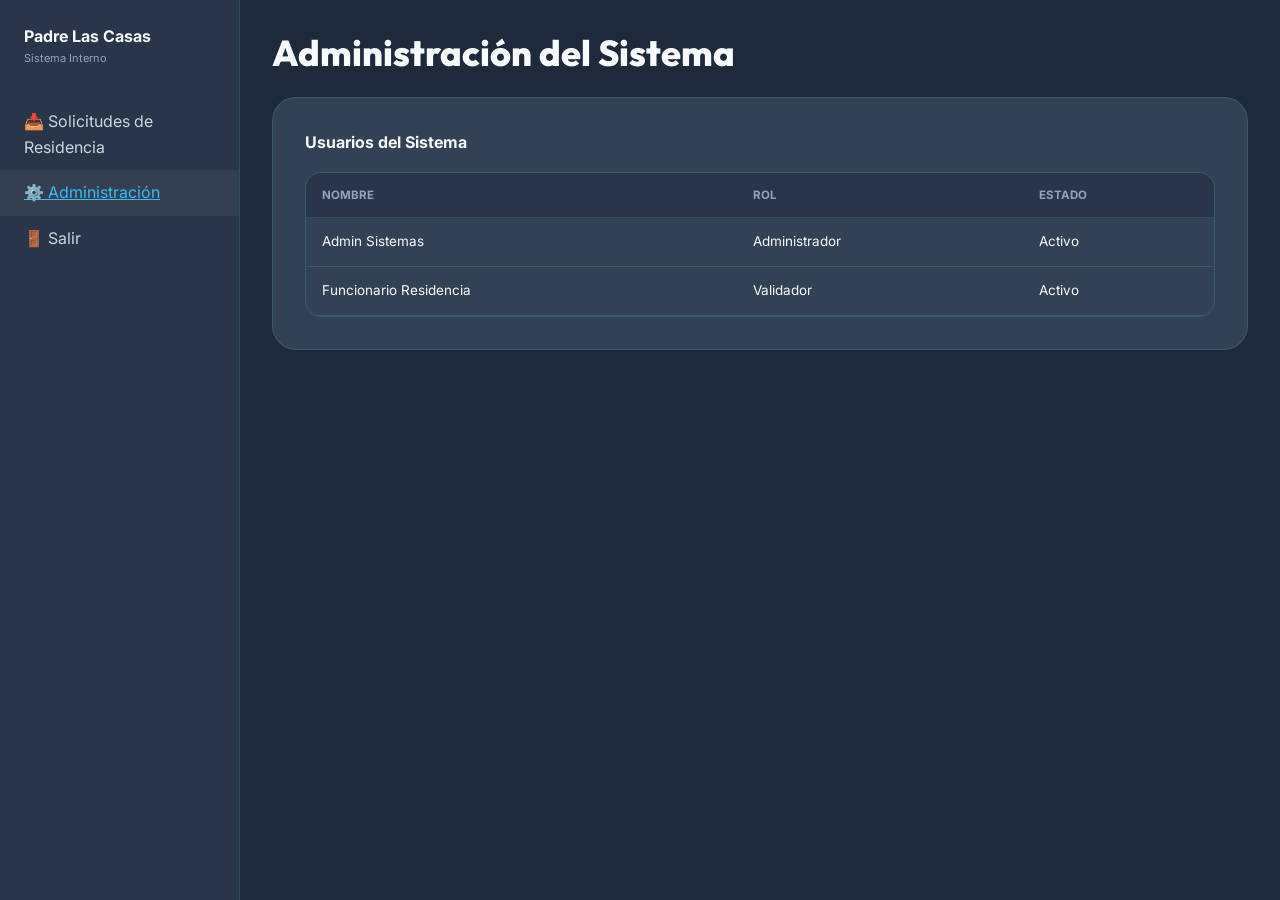
==== commit 072707d9: "Se modifica según retroalimentación de potenciales usuarios" ====
--- a/admin.html
+++ b/admin.html
@@ -3,383 +3,54 @@
 <head>
   <meta charset="UTF-8">
   <meta name="viewport" content="width=device-width, initial-scale=1.0">
-  <title>Administración del Sistema — Plataforma Municipal Padre Las Casas</title>
+  <title>Administración</title>
   <link rel="stylesheet" href="style.css">
-  <style>
-    .admin-tabs { display: flex; gap: 4px; margin-bottom: var(--sp-xl); border-bottom: 1px solid var(--border); padding-bottom: var(--sp-md); }
-    .a-tab { padding: 8px 20px; border-radius: var(--r-full); font-size: 13.5px; font-weight: 600; color: var(--text-muted); text-decoration: none; transition: all var(--transition); }
-    .a-tab.active { background: rgba(0,212,232,0.1); color: var(--accent-cyan); }
-    .a-tab:hover  { color: var(--text-primary); background: rgba(255,255,255,0.05); }
-    .impact-box { background: var(--gradient-main); border-radius: var(--r-xl); padding: var(--sp-xl); color: #fff; text-align: center; position: relative; overflow: hidden; }
-    .impact-box::before { content:''; position:absolute; inset:0; background:rgba(0,0,0,0.15); }
-    .impact-box > * { position: relative; z-index: 1; }
-    .impact-val { font-family: var(--font-brand); font-size: 42px; font-weight: 900; line-height: 1; }
-    .impact-label { font-size: 14px; opacity: 0.85; margin-top: 4px; }
-    .tenant-card { background: var(--bg-card); border: 1px solid var(--border); border-radius: var(--r-xl); padding: var(--sp-xl); transition: all var(--transition); }
-    .tenant-card:hover { border-color: var(--border-hover); }
-    .tenant-header { display: flex; align-items: center; gap: var(--sp-md); margin-bottom: var(--sp-md); }
-    .tenant-logo { width: 48px; height: 48px; border-radius: var(--r-md); display: flex; align-items: center; justify-content: center; font-size: 22px; }
-    .tenant-stats { display: grid; grid-template-columns: 1fr 1fr; gap: 6px; margin-top: var(--sp-md); }
-    .t-stat { background: var(--bg-surface); border-radius: var(--r-sm); padding: 8px; text-align: center; }
-    .t-stat-v { font-family: var(--font-brand); font-size: 16px; font-weight: 700; }
-    .t-stat-l { font-size: 10.5px; color: var(--text-muted); }
-    .param-row { display: flex; justify-content: space-between; align-items: center; padding: 12px 0; border-bottom: 1px solid rgba(255,255,255,0.04); }
-    .param-row:last-child { border-bottom: none; }
-    .param-label { font-size: 14px; font-weight: 500; }
-    .param-desc  { font-size: 12px; color: var(--text-muted); margin-top: 2px; }
-    /* Toggle switch (CSS only) */
-    .toggle { position: relative; width: 44px; height: 24px; }
-    .toggle input { display: none; }
-    .toggle-slider { position: absolute; inset: 0; background: var(--bg-surface); border-radius: var(--r-full); border: 1.5px solid var(--border); cursor: pointer; transition: all 0.3s; }
-    .toggle-slider::before { content: ''; position: absolute; width: 16px; height: 16px; border-radius: 50%; background: var(--text-muted); top: 2px; left: 2px; transition: all 0.3s; }
-    .toggle input:checked + .toggle-slider { background: rgba(0,212,232,0.2); border-color: var(--accent-cyan); }
-    .toggle input:checked + .toggle-slider::before { background: var(--accent-cyan); transform: translateX(20px); }
-    .user-table-row { display: flex; align-items: center; gap: var(--sp-md); padding: 12px 16px; border-radius: var(--r-md); transition: background var(--transition); }
-    .user-table-row:hover { background: rgba(0,212,232,0.04); }
-  </style>
 </head>
 <body>
-<div class="bg-mesh"></div>
 
 <div class="app-layout">
+  <aside class="sidebar">
+    <div style="padding: 0 var(--sp-lg) var(--sp-xl);">
+      <div style="font-weight:700;">Padre Las Casas</div>
+      <div style="font-size:11px; color:var(--text-muted);">Sistema Interno</div>
+    </div>
+    <ul style="list-style:none;">
+      <li><a href="bandeja.html" style="display:block; padding:10px var(--sp-lg); color:var(--text-secondary); text-decoration:none;">📥 Solicitudes de Residencia</a></li>
+      <li><a href="admin.html" style="display:block; padding:10px var(--sp-lg); color:var(--accent-cyan); background:rgba(255,255,255,0.05);">⚙️ Administración</a></li>
+      <li><a href="login.html" style="display:block; padding:10px var(--sp-lg); color:var(--text-secondary); text-decoration:none;">🚪 Salir</a></li>
+    </ul>
+  </aside>
 
-  <!-- SIDEBAR -->
-  <aside class="sidebar">
-    <a href="index.html" class="sidebar-brand">
-      <div class="brand-icon" style="width:32px;height:32px;font-size:14px;">🏛️</div>
-      <div class="brand-text">
-        <span class="brand-name" style="font-size:13px;">Padre Las Casas</span>
-        <span class="brand-sub" style="font-size:9px;">Plataforma Interna</span>
-      </div>
-    </a>
-    <div class="sidebar-section">
-      <div class="sidebar-section-title">Principal</div>
-      <ul class="sidebar-nav">
-        <li><a href="dashboard.html" class="sidebar-link"><span class="s-icon">📊</span> Dashboard</a></li>
-        <li><a href="bandeja.html" class="sidebar-link"><span class="s-icon">📥</span> Bandeja <span class="s-badge">12</span></a></li>
-      </ul>
-    </div>
-    <div class="sidebar-section">
-      <div class="sidebar-section-title">Sistema</div>
-      <ul class="sidebar-nav">
-        <li><a href="admin.html" class="sidebar-link active"><span class="s-icon">⚙️</span> Administración</a></li>
-        <li><a href="admin.html" class="sidebar-link"><span class="s-icon">👥</span> Usuarios</a></li>
-        <li><a href="admin.html" class="sidebar-link"><span class="s-icon">🏢</span> Municipalidades</a></li>
-        <li><a href="admin.html" class="sidebar-link"><span class="s-icon">📈</span> Reportes</a></li>
-        <li><a href="login.html" class="sidebar-link"><span class="s-icon">🚪</span> Cerrar Sesión</a></li>
-      </ul>
-    </div>
-    <div class="sidebar-footer">
-      <div class="user-chip">
-        <div class="user-avatar" style="background:linear-gradient(135deg,#7C3AED,#3B7BF8);">AD</div>
-        <div class="user-info">
-          <div class="user-name">Admin Sistemas</div>
-          <div class="user-role">Administrador</div>
-        </div>
+  <main class="main-content">
+    <h1 class="section-title">Administración del Sistema</h1>
+
+    <div class="card" style="margin-top: var(--sp-lg);">
+      <h2 style="font-size:16px; margin-bottom:var(--sp-md);">Usuarios del Sistema</h2>
+      <div class="table-wrapper">
+        <table class="data-table">
+          <thead>
+          <tr>
+            <th>Nombre</th>
+            <th>Rol</th>
+            <th>Estado</th>
+          </tr>
+          </thead>
+          <tbody>
+          <tr>
+            <td>Admin Sistemas</td>
+            <td>Administrador</td>
+            <td>Activo</td>
+          </tr>
+          <tr>
+            <td>Funcionario Residencia</td>
+            <td>Validador</td>
+            <td>Activo</td>
+          </tr>
+          </tbody>
+        </table>
       </div>
     </div>
-  </aside>
-
-  <!-- MAIN -->
-  <main class="main-content">
-
-    <!-- Header -->
-    <div style="display:flex; justify-content:space-between; align-items:center; margin-bottom:var(--sp-lg);">
-      <div class="page-header" style="margin:0;">
-        <div class="page-title">Panel de Administración</div>
-        <div class="page-subtitle">Configuración, usuarios, reportes de impacto y módulo multi-municipio</div>
-      </div>
-      <div style="display:flex; gap:var(--sp-sm);">
-        <a href="#" class="btn btn-primary btn-sm">📥 Exportar Reporte</a>
-      </div>
-    </div>
-
-    <!-- ADMIN TABS -->
-    <div class="admin-tabs">
-      <a href="#" class="a-tab active">📊 Reporte de Impacto</a>
-      <a href="#" class="a-tab">👥 Usuarios y Roles</a>
-      <a href="#" class="a-tab">🏢 Multi-Municipio</a>
-      <a href="#" class="a-tab">⚙️ Parámetros</a>
-      <a href="#" class="a-tab">📋 Categorías</a>
-    </div>
-
-    <!-- ===== REPORTE DE IMPACTO ===== -->
-    <div style="margin-bottom:var(--sp-xl);">
-      <div style="font-family:var(--font-brand); font-size:16px; font-weight:700; margin-bottom:var(--sp-lg);">🌟 Análisis de Impacto y Valor Generado</div>
-
-      <!-- IMPACT BOXES -->
-      <div class="grid-4 mb-lg">
-        <div class="impact-box">
-          <div class="impact-val">2.847</div>
-          <div class="impact-label">Horas ahorradas a ciudadanos</div>
-        </div>
-        <div class="stat-card cyan">
-          <div class="stat-icon cyan">💰</div>
-          <div class="stat-value">$4.2M</div>
-          <div class="stat-label">Ahorro estimado en costos operativos</div>
-          <div class="stat-change up">▲ Reducción 34%</div>
-        </div>
-        <div class="stat-card green">
-          <div class="stat-icon green">😊</div>
-          <div class="stat-value">87%</div>
-          <div class="stat-label">Satisfacción ciudadana estimada</div>
-          <div class="stat-change up">▲ +12% pre-plataforma</div>
-        </div>
-        <div class="stat-card purple">
-          <div class="stat-icon purple">🌍</div>
-          <div class="stat-value">40%</div>
-          <div class="stat-label">Solicitudes de zonas rurales</div>
-          <div class="stat-change up">▲ Mayor inclusión</div>
-        </div>
-      </div>
-
-      <!-- Comparativo -->
-      <div class="grid-2 mb-lg">
-        <div class="card">
-          <div style="font-family:var(--font-brand); font-size:15px; font-weight:700; margin-bottom:var(--sp-lg);">⚖️ Antes vs Después de la Plataforma</div>
-          <div style="display:flex; flex-direction:column; gap:var(--sp-lg);">
-            <div>
-              <div style="display:flex; justify-content:space-between; margin-bottom:6px; font-size:13.5px;">
-                <span>⏰ Tiempo de respuesta promedio</span>
-              </div>
-              <div style="display:flex; gap:var(--sp-sm); align-items:center;">
-                <div style="flex:1;">
-                  <div style="font-size:11px; color:var(--text-muted); margin-bottom:4px;">Antes (presencial)</div>
-                  <div class="progress-bar-wrap"><div class="progress-bar" style="width:100%; background:linear-gradient(90deg,var(--danger),#F87171);"></div></div>
-                  <div style="font-size:12px; color:var(--danger); margin-top:3px;">8.5 días promedio</div>
-                </div>
-                <span style="color:var(--text-muted); font-size:18px;">→</span>
-                <div style="flex:1;">
-                  <div style="font-size:11px; color:var(--text-muted); margin-bottom:4px;">Ahora (digital)</div>
-                  <div class="progress-bar-wrap"><div class="progress-bar" style="width:38%;"></div></div>
-                  <div style="font-size:12px; color:var(--success); margin-top:3px;">3.2 días promedio</div>
-                </div>
-              </div>
-            </div>
-            <div>
-              <div style="display:flex; gap:var(--sp-sm); align-items:center;">
-                <div style="flex:1;">
-                  <div style="font-size:11px; color:var(--text-muted); margin-bottom:4px;">Tasa de resolución anterior</div>
-                  <div class="progress-bar-wrap"><div class="progress-bar" style="width:61%; background:linear-gradient(90deg,var(--warning),#F59E0B);"></div></div>
-                  <div style="font-size:12px; color:var(--warning); margin-top:3px;">61% de resolución</div>
-                </div>
-                <span style="color:var(--text-muted); font-size:18px;">→</span>
-                <div style="flex:1;">
-                  <div style="font-size:11px; color:var(--text-muted); margin-bottom:4px;">Tasa de resolución actual</div>
-                  <div class="progress-bar-wrap"><div class="progress-bar" style="width:89%;"></div></div>
-                  <div style="font-size:12px; color:var(--success); margin-top:3px;">89% de resolución</div>
-                </div>
-              </div>
-            </div>
-          </div>
-        </div>
-
-        <div class="card">
-          <div style="font-family:var(--font-brand); font-size:15px; font-weight:700; margin-bottom:var(--sp-lg);">🔥 Tensiones Detectadas (Patrones Críticos)</div>
-          <div style="display:flex; flex-direction:column; gap:var(--sp-md);">
-            <div style="background:rgba(239,68,68,0.08); border:1px solid rgba(239,68,68,0.2); border-radius:var(--r-md); padding:var(--sp-md);">
-              <div style="font-weight:700; font-size:13px; color:var(--danger); margin-bottom:4px;">🚨 Comunidades Rurales Sin Conectividad</div>
-              <div style="font-size:12.5px; color:var(--text-secondary);">40% de solicitudes rurales con dificultades de acceso digital. Alta recurrencia en Aucán y Metrenco.</div>
-            </div>
-            <div style="background:rgba(245,158,11,0.08); border:1px solid rgba(245,158,11,0.2); border-radius:var(--r-md); padding:var(--sp-md);">
-              <div style="font-weight:700; font-size:13px; color:var(--warning); margin-bottom:4px;">⚠️ Infraestructura: Cuello de Botella</div>
-              <div style="font-size:12.5px; color:var(--text-secondary);">38% de tickets son de infraestructura. Obras tiene capacidad límite de 15 tickets/semana.</div>
-            </div>
-            <div style="background:rgba(59,123,248,0.08); border:1px solid rgba(59,123,248,0.2); border-radius:var(--r-md); padding:var(--sp-md);">
-              <div style="font-weight:700; font-size:13px; color:var(--accent-blue); margin-bottom:4px;">ℹ️ Alta Demanda en Periodos de Lluvia</div>
-              <div style="font-size:12.5px; color:var(--text-secondary);">Los tickets de infraestructura aumentan +65% en temporada invernal. Requiere planificación anticipada.</div>
-            </div>
-          </div>
-        </div>
-      </div>
-    </div>
-
-    <!-- ===== USUARIOS Y ROLES ===== -->
-    <div class="card mb-lg">
-      <div style="display:flex; justify-content:space-between; align-items:center; margin-bottom:var(--sp-lg);">
-        <div style="font-family:var(--font-brand); font-size:16px; font-weight:700;">👥 Usuarios del Sistema</div>
-        <a href="#" class="btn btn-primary btn-sm">+ Nuevo Usuario</a>
-      </div>
-
-      <div>
-        <div class="user-table-row" style="background:rgba(0,212,232,0.04); border-bottom:1px solid var(--border);">
-          <div class="user-avatar">AM</div>
-          <div style="flex:1;">
-            <div style="font-weight:600; font-size:14px;">Ana Martínez López</div>
-            <div style="font-size:12px; color:var(--text-muted);">ana.martinez@padrelascasas.cl · Desarrollo Social</div>
-          </div>
-          <span class="badge" style="background:rgba(0,212,232,0.1); color:var(--accent-cyan);">Funcionaria</span>
-          <span style="font-size:12px; color:var(--success);">● Activa</span>
-          <div style="display:flex; gap:4px;">
-            <a href="#" class="btn btn-ghost btn-sm">Editar</a>
-          </div>
-        </div>
-        <div class="user-table-row" style="border-bottom:1px solid var(--border);">
-          <div class="user-avatar" style="background:linear-gradient(135deg,#0BBFB0,#3B7BF8);">CR</div>
-          <div style="flex:1;">
-            <div style="font-weight:600; font-size:14px;">Carlos Riquelme Soto</div>
-            <div style="font-size:12px; color:var(--text-muted);">carlos.riquelme@padrelascasas.cl · Dirección de Obras</div>
-          </div>
-          <span class="badge" style="background:rgba(0,212,232,0.1); color:var(--accent-cyan);">Inspector</span>
-          <span style="font-size:12px; color:var(--success);">● Activo</span>
-          <div style="display:flex; gap:4px;">
-            <a href="#" class="btn btn-ghost btn-sm">Editar</a>
-          </div>
-        </div>
-        <div class="user-table-row" style="border-bottom:1px solid var(--border);">
-          <div class="user-avatar" style="background:linear-gradient(135deg,#7C3AED,#3B7BF8);">PS</div>
-          <div style="flex:1;">
-            <div style="font-weight:600; font-size:14px;">Pedro Sáez Fuentes</div>
-            <div style="font-size:12px; color:var(--text-muted);">pedro.saez@padrelascasas.cl · Registro Civil</div>
-          </div>
-          <span class="badge" style="background:rgba(0,212,232,0.1); color:var(--accent-cyan);">Funcionario</span>
-          <span style="font-size:12px; color:var(--success);">● Activo</span>
-          <div style="display:flex; gap:4px;">
-            <a href="#" class="btn btn-ghost btn-sm">Editar</a>
-          </div>
-        </div>
-        <div class="user-table-row">
-          <div class="user-avatar" style="background:linear-gradient(135deg,#7C3AED,#060D1A);">AD</div>
-          <div style="flex:1;">
-            <div style="font-weight:600; font-size:14px;">Administrador del Sistema</div>
-            <div style="font-size:12px; color:var(--text-muted);">admin@padrelascasas.cl · Sistemas TI</div>
-          </div>
-          <span class="badge" style="background:rgba(124,58,237,0.15); color:var(--accent-purple);">Administrador</span>
-          <span style="font-size:12px; color:var(--success);">● Activo</span>
-          <div style="display:flex; gap:4px;">
-            <a href="#" class="btn btn-ghost btn-sm">Editar</a>
-          </div>
-        </div>
-      </div>
-    </div>
-
-    <!-- ===== MÓDULO MULTI-MUNICIPIO ===== -->
-    <div style="margin-bottom:var(--sp-xl);">
-      <div style="display:flex; justify-content:space-between; align-items:center; margin-bottom:var(--sp-lg);">
-        <div>
-          <div style="font-family:var(--font-brand); font-size:16px; font-weight:700;">🏢 Módulo Multi-Municipio (Replicabilidad)</div>
-          <div style="font-size:13px; color:var(--text-secondary); margin-top:4px;">Instancias configuradas independientes por municipalidad</div>
-        </div>
-        <a href="#" class="btn btn-primary btn-sm">+ Nueva Instancia</a>
-      </div>
-
-      <div class="grid-3">
-        <!-- Activa: Padre Las Casas -->
-        <div class="tenant-card" style="border-color:rgba(0,212,232,0.3);">
-          <div class="tenant-header">
-            <div class="tenant-logo" style="background:rgba(0,212,232,0.12);">🏛️</div>
-            <div>
-              <div style="font-weight:700; font-size:14px;">Padre Las Casas</div>
-              <div style="font-size:12px; color:var(--text-muted);">Instancia Principal</div>
-            </div>
-            <span class="badge badge-resolved" style="margin-left:auto;">Activa</span>
-          </div>
-          <div class="tenant-stats">
-            <div class="t-stat"><div class="t-stat-v text-cyan">1.247</div><div class="t-stat-l">Tickets</div></div>
-            <div class="t-stat"><div class="t-stat-v text-success">89%</div><div class="t-stat-l">Resolución</div></div>
-            <div class="t-stat"><div class="t-stat-v">4</div><div class="t-stat-l">Funcionarios</div></div>
-            <div class="t-stat"><div class="t-stat-v">6</div><div class="t-stat-l">Departamentos</div></div>
-          </div>
-          <div style="margin-top:var(--sp-md); display:flex; gap:4px;">
-            <a href="dashboard.html" class="btn btn-primary btn-sm flex-1" style="justify-content:center;">Gestionar</a>
-          </div>
-        </div>
-
-        <!-- Demo: Temuco -->
-        <div class="tenant-card">
-          <div class="tenant-header">
-            <div class="tenant-logo" style="background:rgba(59,123,248,0.12);">🏙️</div>
-            <div>
-              <div style="font-weight:700; font-size:14px;">Municipio Temuco</div>
-              <div style="font-size:12px; color:var(--text-muted);">Instancia Demo</div>
-            </div>
-            <span class="badge badge-process" style="margin-left:auto;">Demo</span>
-          </div>
-          <div class="tenant-stats">
-            <div class="t-stat"><div class="t-stat-v" style="color:var(--accent-blue);">—</div><div class="t-stat-l">Tickets</div></div>
-            <div class="t-stat"><div class="t-stat-v">—</div><div class="t-stat-l">Resolución</div></div>
-            <div class="t-stat"><div class="t-stat-v">0</div><div class="t-stat-l">Funcionarios</div></div>
-            <div class="t-stat"><div class="t-stat-v">0</div><div class="t-stat-l">Dptos.</div></div>
-          </div>
-          <div style="margin-top:var(--sp-md); display:flex; gap:4px;">
-            <a href="#" class="btn btn-secondary btn-sm flex-1" style="justify-content:center;">Configurar</a>
-          </div>
-        </div>
-
-        <!-- Nueva instancia -->
-        <div class="tenant-card" style="border-style:dashed; display:flex; flex-direction:column; align-items:center; justify-content:center; text-align:center; min-height:200px;">
-          <div style="font-size:36px; margin-bottom:var(--sp-md); opacity:0.4;">+</div>
-          <div style="font-weight:700; font-size:15px; margin-bottom:8px;">Nueva Municipalidad</div>
-          <div style="font-size:13px; color:var(--text-muted); margin-bottom:var(--sp-lg);">Configura una nueva instancia independiente para otro municipio</div>
-          <a href="#" class="btn btn-secondary btn-sm">Agregar Instancia</a>
-        </div>
-      </div>
-    </div>
-
-    <!-- ===== PARÁMETROS ===== -->
-    <div class="card">
-      <div style="font-family:var(--font-brand); font-size:16px; font-weight:700; margin-bottom:var(--sp-lg);">⚙️ Parámetros del Sistema</div>
-
-      <div>
-        <div class="param-row">
-          <div>
-            <div class="param-label">Notificaciones por SMS</div>
-            <div class="param-desc">Envío automático de SMS al ingresar solicitud y al resolverla</div>
-          </div>
-          <label class="toggle"><input type="checkbox" checked><div class="toggle-slider"></div></label>
-        </div>
-        <div class="param-row">
-          <div>
-            <div class="param-label">Notificaciones por correo electrónico</div>
-            <div class="param-desc">Comprobante automático enviado al email del solicitante</div>
-          </div>
-          <label class="toggle"><input type="checkbox" checked><div class="toggle-slider"></div></label>
-        </div>
-        <div class="param-row">
-          <div>
-            <div class="param-label">Alertas de vencimiento de tickets</div>
-            <div class="param-desc">Notificación a funcionarios cuando un ticket está próximo a vencer</div>
-          </div>
-          <label class="toggle"><input type="checkbox" checked><div class="toggle-slider"></div></label>
-        </div>
-        <div class="param-row">
-          <div>
-            <div class="param-label">Plazo máximo de respuesta (días hábiles)</div>
-            <div class="param-desc">Días máximos permitidos para resolver una solicitud estándar</div>
-          </div>
-          <div style="display:flex; align-items:center; gap:var(--sp-sm);">
-            <select class="form-control" style="width:auto; padding:7px 32px 7px 12px; font-size:13px;">
-              <option>3 días</option>
-              <option selected>5 días</option>
-              <option>7 días</option>
-              <option>10 días</option>
-            </select>
-          </div>
-        </div>
-        <div class="param-row">
-          <div>
-            <div class="param-label">Modo de Acceso Rural (Interfaz Liviana)</div>
-            <div class="param-desc">Activa una versión optimizada para conexiones lentas 3G/4G</div>
-          </div>
-          <label class="toggle"><input type="checkbox" checked><div class="toggle-slider"></div></label>
-        </div>
-        <div class="param-row">
-          <div>
-            <div class="param-label">Exportación automática de reportes mensuales</div>
-            <div class="param-desc">Generación automática de reporte CSV/Excel al término de cada mes</div>
-          </div>
-          <label class="toggle"><input type="checkbox"><div class="toggle-slider"></div></label>
-        </div>
-      </div>
-
-      <div style="margin-top:var(--sp-lg); display:flex; gap:var(--sp-sm); justify-content:flex-end;">
-        <a href="#" class="btn btn-ghost">Cancelar</a>
-        <a href="#" class="btn btn-primary">Guardar Cambios</a>
-      </div>
-    </div>
-
   </main>
 </div>
-
 </body>
-</html>
+</html>
--- a/style.css
+++ b/style.css
@@ -9,35 +9,34 @@
    VARIABLES / TOKENS
    ============================================================ */
 :root {
-  --bg-primary:    #060D1A;
-  --bg-secondary:  #0D1B2E;
-  --bg-card:       #0F2238;
-  --bg-surface:    #132840;
-  --bg-glass:      rgba(15, 34, 56, 0.7);
+  /* Se modificó la paleta base para evitar el contraste excesivo o colores muy oscuros */
+  --bg-primary:    #1E293B; /* Más claro que el original */
+  --bg-secondary:  #293548;
+  --bg-card:       #334155;
+  --bg-surface:    #475569;
 
-  --accent-cyan:   #00D4E8;
-  --accent-blue:   #3B7BF8;
-  --accent-teal:   #0BBFB0;
-  --accent-purple: #7C3AED;
+  --accent-cyan:   #38BDF8;
+  --accent-blue:   #3B82F6;
+  --accent-teal:   #2DD4BF;
+  --accent-purple: #8B5CF6;
   --accent-gold:   #F59E0B;
 
-  --gradient-main: linear-gradient(135deg, #00D4E8 0%, #3B7BF8 50%, #7C3AED 100%);
-  --gradient-hero: linear-gradient(135deg, #060D1A 0%, #0D1B2E 40%, #132840 100%);
+  --gradient-main: linear-gradient(135deg, #38BDF8 0%, #3B82F6 50%, #8B5CF6 100%);
 
-  --text-primary:  #F0F6FF;
-  --text-secondary:#94A9C9;
-  --text-muted:    #566A85;
+  --text-primary:  #F8FAFC;
+  --text-secondary:#CBD5E1;
+  --text-muted:    #94A3B8;
 
-  --border:        rgba(0, 212, 232, 0.12);
-  --border-hover:  rgba(0, 212, 232, 0.35);
+  --border:        rgba(56, 189, 248, 0.2);
+  --border-hover:  rgba(56, 189, 248, 0.5);
 
   --success:  #10B981;
   --warning:  #F59E0B;
   --danger:   #EF4444;
-  --info:     #3B7BF8;
+  --info:     #3B82F6;
 
   --status-pending:  #F59E0B;
-  --status-process:  #3B7BF8;
+  --status-process:  #3B82F6;
   --status-resolved: #10B981;
   --status-rejected: #EF4444;
 
@@ -46,15 +45,22 @@
 
   --r-sm: 6px; --r-md: 12px; --r-lg: 16px; --r-xl: 24px; --r-full: 9999px;
 
-  --shadow-sm:  0 2px 8px rgba(0,0,0,0.3);
-  --shadow-md:  0 4px 20px rgba(0,0,0,0.4);
-  --shadow-lg:  0 8px 40px rgba(0,0,0,0.5);
-  --shadow-glow:0 0 30px rgba(0,212,232,0.15);
-
   --font-main:  'Inter', sans-serif;
   --font-brand: 'Outfit', sans-serif;
 
   --transition: 0.25s cubic-bezier(0.4,0,0.2,1);
+}
+
+/* MODO ALTO CONTRASTE (Accesibilidad visual) */
+body.high-contrast {
+  --bg-primary: #FFFFFF;
+  --bg-secondary: #F1F5F9;
+  --bg-card: #FFFFFF;
+  --text-primary: #000000;
+  --text-secondary: #1E293B;
+  --text-muted: #475569;
+  --border: #CBD5E1;
+  --accent-cyan: #2563EB;
 }
 
 *, *::before, *::after { box-sizing: border-box; margin: 0; padding: 0; }
@@ -66,33 +72,13 @@
   line-height: 1.6;
   min-height: 100vh;
   overflow-x: hidden;
+  transition: background 0.3s, color 0.3s;
 }
-
-/* BG MESH */
-.bg-mesh {
-  position: fixed; top:0; left:0; width:100%; height:100%;
-  pointer-events:none; z-index:0; overflow:hidden;
-}
-.bg-mesh::before {
-  content:''; position:absolute; top:-50%; left:-20%;
-  width:600px; height:600px;
-  background:radial-gradient(circle,rgba(0,212,232,0.07) 0%,transparent 70%);
-  animation:drift1 18s ease-in-out infinite alternate;
-}
-.bg-mesh::after {
-  content:''; position:absolute; bottom:-30%; right:-10%;
-  width:700px; height:700px;
-  background:radial-gradient(circle,rgba(59,123,248,0.06) 0%,transparent 70%);
-  animation:drift2 22s ease-in-out infinite alternate;
-}
-@keyframes drift1 { 0%{transform:translate(0,0) scale(1);} 100%{transform:translate(80px,60px) scale(1.2);} }
-@keyframes drift2 { 0%{transform:translate(0,0) scale(1);} 100%{transform:translate(-60px,-40px) scale(1.15);} }
 
 /* NAVBAR */
 .navbar {
   position:sticky; top:0; z-index:100;
-  background:rgba(6,13,26,0.85);
-  backdrop-filter:blur(20px); -webkit-backdrop-filter:blur(20px);
+  background:var(--bg-secondary);
   border-bottom:1px solid var(--border);
   padding:0 var(--sp-xl); height:68px;
   display:flex; align-items:center; justify-content:space-between;
@@ -101,7 +87,7 @@
 .brand-icon {
   width:40px; height:40px; background:var(--gradient-main);
   border-radius:var(--r-md); display:flex; align-items:center; justify-content:center;
-  font-size:18px; flex-shrink:0; box-shadow:0 0 16px rgba(0,212,232,0.3);
+  font-size:18px; flex-shrink:0;
 }
 .brand-text { display:flex; flex-direction:column; line-height:1.2; }
 .brand-name { font-family:var(--font-brand); font-weight:700; font-size:15px; color:var(--text-primary); }
@@ -111,7 +97,7 @@
   color:var(--text-secondary); text-decoration:none; font-size:13.5px; font-weight:500;
   padding:6px 14px; border-radius:var(--r-full); transition:all var(--transition);
 }
-.nav-link:hover, .nav-link.active { color:var(--text-primary); background:rgba(0,212,232,0.1); }
+.nav-link:hover, .nav-link.active { color:var(--text-primary); background:rgba(255,255,255,0.1); }
 .nav-link.active { color:var(--accent-cyan); }
 .navbar-actions { display:flex; align-items:center; gap:var(--sp-sm); }
 
@@ -121,364 +107,80 @@
   padding:10px 22px; border-radius:var(--r-full);
   font-family:var(--font-main); font-size:14px; font-weight:600;
   text-decoration:none; border:none; cursor:pointer; transition:all var(--transition);
-  letter-spacing:0.02em; white-space:nowrap;
 }
-.btn-primary { background:var(--gradient-main); color:#fff; box-shadow:0 4px 20px rgba(0,212,232,0.25); }
-.btn-primary:hover { transform:translateY(-2px); box-shadow:0 8px 30px rgba(0,212,232,0.4); }
+.btn-primary { background:var(--gradient-main); color:#fff; }
+.btn-primary:hover { opacity: 0.9; transform:translateY(-2px); }
 .btn-secondary { background:transparent; color:var(--accent-cyan); border:1.5px solid var(--accent-cyan); }
-.btn-secondary:hover { background:rgba(0,212,232,0.1); transform:translateY(-2px); }
-.btn-ghost { background:rgba(255,255,255,0.05); color:var(--text-secondary); border:1px solid var(--border); }
-.btn-ghost:hover { background:rgba(255,255,255,0.1); color:var(--text-primary); border-color:var(--border-hover); }
-.btn-danger  { background:rgba(239,68,68,0.15); color:var(--danger); border:1px solid rgba(239,68,68,0.3); }
-.btn-success { background:rgba(16,185,129,0.15); color:var(--success); border:1px solid rgba(16,185,129,0.3); }
-.btn-warning { background:rgba(245,158,11,0.15); color:var(--warning); border:1px solid rgba(245,158,11,0.3); }
+.btn-secondary:hover { background:rgba(255,255,255,0.1); transform:translateY(-2px); }
+.btn-ghost { background:transparent; color:var(--text-secondary); border:1px solid var(--border); }
+.btn-ghost:hover { background:rgba(255,255,255,0.1); color:var(--text-primary); }
 .btn-sm { padding:7px 16px; font-size:12.5px; }
 .btn-lg { padding:14px 32px; font-size:16px; }
 
 /* CARDS */
 .card {
   background:var(--bg-card); border:1px solid var(--border); border-radius:var(--r-xl);
-  padding:var(--sp-xl); transition:all var(--transition); position:relative; overflow:hidden;
+  padding:var(--sp-xl); transition:all var(--transition);
 }
-.card::before {
-  content:''; position:absolute; top:0; left:0; right:0; height:1px;
-  background:linear-gradient(90deg,transparent,rgba(0,212,232,0.3),transparent);
-  opacity:0; transition:opacity var(--transition);
-}
-.card:hover { border-color:var(--border-hover); box-shadow:var(--shadow-glow); }
-.card:hover::before { opacity:1; }
-
-/* STAT CARDS */
-.stat-card {
-  background:var(--bg-card); border:1px solid var(--border); border-radius:var(--r-xl);
-  padding:var(--sp-xl); position:relative; overflow:hidden; transition:all var(--transition);
-}
-.stat-card::after {
-  content:''; position:absolute; bottom:0; right:0;
-  width:100px; height:100px; border-radius:50%; opacity:0.06; transition:opacity var(--transition);
-}
-.stat-card.cyan::after   { background:var(--accent-cyan); }
-.stat-card.blue::after   { background:var(--accent-blue); }
-.stat-card.teal::after   { background:var(--accent-teal); }
-.stat-card.gold::after   { background:var(--accent-gold); }
-.stat-card.purple::after { background:var(--accent-purple); }
-.stat-card.green::after  { background:var(--success); }
-.stat-card.red::after    { background:var(--danger); }
-.stat-card:hover::after  { opacity:0.14; }
-.stat-icon {
-  width:48px; height:48px; border-radius:var(--r-md);
-  display:flex; align-items:center; justify-content:center;
-  font-size:22px; margin-bottom:var(--sp-md);
-}
-.stat-icon.cyan   { background:rgba(0,212,232,0.15); color:var(--accent-cyan); }
-.stat-icon.blue   { background:rgba(59,123,248,0.15); color:var(--accent-blue); }
-.stat-icon.teal   { background:rgba(11,191,176,0.15); color:var(--accent-teal); }
-.stat-icon.gold   { background:rgba(245,158,11,0.15); color:var(--accent-gold); }
-.stat-icon.purple { background:rgba(124,58,237,0.15); color:var(--accent-purple); }
-.stat-icon.red    { background:rgba(239,68,68,0.15);  color:var(--danger); }
-.stat-icon.green  { background:rgba(16,185,129,0.15); color:var(--success); }
-.stat-value { font-family:var(--font-brand); font-size:32px; font-weight:800; line-height:1; margin-bottom:4px; }
-.stat-label { font-size:13px; color:var(--text-secondary); font-weight:500; }
-.stat-change {
-  display:inline-flex; align-items:center; gap:4px;
-  font-size:12px; font-weight:600; margin-top:var(--sp-sm);
-  padding:3px 8px; border-radius:var(--r-full);
-}
-.stat-change.up   { color:var(--success); background:rgba(16,185,129,0.1); }
-.stat-change.down { color:var(--danger);  background:rgba(239,68,68,0.1); }
 
 /* BADGES */
 .badge {
   display:inline-flex; align-items:center; gap:5px;
   padding:4px 10px; border-radius:var(--r-full);
-  font-size:11.5px; font-weight:600; letter-spacing:0.03em;
+  font-size:11.5px; font-weight:600;
 }
-.badge::before {
-  content:''; width:6px; height:6px; border-radius:50%;
-  background:currentColor; flex-shrink:0;
-}
-.badge-pending  { background:rgba(245,158,11,0.15); color:var(--status-pending); }
-.badge-process  { background:rgba(59,123,248,0.15);  color:var(--status-process); }
-.badge-resolved { background:rgba(16,185,129,0.15);  color:var(--status-resolved); }
-.badge-rejected { background:rgba(239,68,68,0.15);   color:var(--status-rejected); }
-.badge-urban    { background:rgba(0,212,232,0.12);   color:var(--accent-cyan); }
-.badge-rural    { background:rgba(11,191,176,0.12);  color:var(--accent-teal); }
+.badge-pending  { background:rgba(245,158,11,0.2); color:var(--status-pending); }
+.badge-process  { background:rgba(59,123,248,0.2);  color:var(--status-process); }
+.badge-resolved { background:rgba(16,185,129,0.2);  color:var(--status-resolved); }
 
 /* FORMS */
 .form-group { display:flex; flex-direction:column; gap:var(--sp-sm); margin-bottom:var(--sp-lg); }
-.form-label { font-size:13.5px; font-weight:600; color:var(--text-secondary); letter-spacing:0.03em; text-transform:uppercase; }
-.form-label .req { color:var(--accent-cyan); margin-left:3px; }
+.form-label { font-size:13.5px; font-weight:600; color:var(--text-secondary); text-transform:uppercase; }
+.form-label .req { color:var(--accent-cyan); }
 .form-control {
-  background:rgba(255,255,255,0.04); border:1.5px solid var(--border);
+  background:rgba(255,255,255,0.05); border:1.5px solid var(--border);
   border-radius:var(--r-md); padding:12px 16px; color:var(--text-primary);
-  font-family:var(--font-main); font-size:14.5px; transition:all var(--transition); width:100%;
-  appearance:none;
+  font-family:var(--font-main); font-size:14.5px; width:100%; appearance:none;
 }
-.form-control:focus {
-  outline:none; border-color:var(--accent-cyan);
-  background:rgba(0,212,232,0.04); box-shadow:0 0 0 3px rgba(0,212,232,0.1);
-}
-.form-control::placeholder { color:var(--text-muted); }
-select.form-control {
-  cursor:pointer;
-  background-image:url("data:image/svg+xml,%3Csvg xmlns='http://www.w3.org/2000/svg' width='12' height='12' viewBox='0 0 12 12'%3E%3Cpath fill='%2394A9C9' d='M6 8L1 3h10z'/%3E%3C/svg%3E");
-  background-repeat:no-repeat; background-position:right 14px center; padding-right:40px;
-}
-textarea.form-control { resize:vertical; min-height:110px; }
-.form-hint { font-size:12px; color:var(--text-muted); margin-top:-4px; }
-.form-row   { display:grid; grid-template-columns:1fr 1fr; gap:var(--sp-md); }
-.form-row-3 { display:grid; grid-template-columns:1fr 1fr 1fr; gap:var(--sp-md); }
-
-.upload-area {
-  border:2px dashed var(--border); border-radius:var(--r-lg);
-  padding:var(--sp-2xl) var(--sp-xl); text-align:center; cursor:pointer;
-  transition:all var(--transition); background:rgba(255,255,255,0.02);
-}
-.upload-area:hover { border-color:var(--accent-cyan); background:rgba(0,212,232,0.04); }
-.upload-icon { font-size:36px; margin-bottom:var(--sp-md); opacity:0.6; }
-.upload-text { font-size:14px; color:var(--text-secondary); }
-.upload-text strong { color:var(--accent-cyan); }
-
-.radio-group { display:flex; gap:var(--sp-md); flex-wrap:wrap; }
-.radio-option { flex:1; min-width:140px; }
-.radio-option input[type="radio"] { display:none; }
-.radio-option label {
-  display:flex; flex-direction:column; align-items:center; gap:var(--sp-sm);
-  padding:var(--sp-lg); border:1.5px solid var(--border); border-radius:var(--r-lg);
-  cursor:pointer; transition:all var(--transition); text-align:center;
-  background:rgba(255,255,255,0.02);
-}
-.radio-option label:hover { border-color:var(--border-hover); background:rgba(0,212,232,0.05); }
-.radio-option input[type="radio"]:checked + label {
-  border-color:var(--accent-cyan); background:rgba(0,212,232,0.08);
-  box-shadow:0 0 0 3px rgba(0,212,232,0.1);
-}
-.radio-option label .opt-icon  { font-size:28px; }
-.radio-option label .opt-title { font-weight:700; font-size:14px; color:var(--text-primary); }
-.radio-option label .opt-desc  { font-size:12px; color:var(--text-muted); }
+.form-control:focus { outline:none; border-color:var(--accent-cyan); }
+.form-row { display:grid; grid-template-columns:1fr 1fr; gap:var(--sp-md); }
 
 /* TABLES */
 .table-wrapper { overflow-x:auto; border-radius:var(--r-lg); border:1px solid var(--border); }
 table.data-table { width:100%; border-collapse:collapse; font-size:13.5px; }
-.data-table thead tr { background:rgba(0,212,232,0.05); border-bottom:1px solid var(--border); }
-.data-table thead th {
-  padding:13px 16px; text-align:left; font-size:11.5px; font-weight:700;
-  color:var(--text-muted); letter-spacing:0.06em; text-transform:uppercase; white-space:nowrap;
-}
-.data-table tbody tr { border-bottom:1px solid rgba(255,255,255,0.04); transition:background var(--transition); }
-.data-table tbody tr:last-child { border-bottom:none; }
-.data-table tbody tr:hover { background:rgba(0,212,232,0.04); }
-.data-table tbody td { padding:13px 16px; color:var(--text-primary); vertical-align:middle; }
-.ticket-id {
-  font-family:monospace; font-size:12px; color:var(--accent-cyan);
-  background:rgba(0,212,232,0.08); padding:3px 8px; border-radius:var(--r-sm); letter-spacing:0.05em;
-}
+.data-table thead tr { background:var(--bg-secondary); border-bottom:1px solid var(--border); }
+.data-table thead th { padding:13px 16px; text-align:left; font-size:11.5px; font-weight:700; color:var(--text-muted); text-transform:uppercase; }
+.data-table tbody tr { border-bottom:1px solid var(--border); }
+.data-table tbody td { padding:13px 16px; color:var(--text-primary); }
 
-/* SIDEBAR / APP LAYOUT */
-.app-layout { display:flex; min-height:100vh; position:relative; z-index:1; }
-.sidebar {
-  width:240px; flex-shrink:0; background:var(--bg-secondary);
-  border-right:1px solid var(--border); display:flex; flex-direction:column;
-  position:sticky; top:0; height:100vh; overflow-y:auto; padding:var(--sp-lg) 0;
-}
-.sidebar-brand { display:flex; align-items:center; gap:var(--sp-md); padding:var(--sp-md) var(--sp-lg); margin-bottom:var(--sp-xl); text-decoration:none; }
-.sidebar-section { margin-bottom:var(--sp-lg); }
-.sidebar-section-title { font-size:10px; font-weight:700; color:var(--text-muted); letter-spacing:0.1em; text-transform:uppercase; padding:0 var(--sp-lg) var(--sp-sm); }
-.sidebar-nav { list-style:none; }
-.sidebar-link {
-  display:flex; align-items:center; gap:var(--sp-md);
-  padding:10px var(--sp-lg); color:var(--text-secondary); text-decoration:none;
-  font-size:13.5px; font-weight:500; border-left:3px solid transparent;
-  transition:all var(--transition); margin:1px 0;
-}
-.sidebar-link:hover { color:var(--text-primary); background:rgba(0,212,232,0.06); border-left-color:rgba(0,212,232,0.4); }
-.sidebar-link.active { color:var(--accent-cyan); background:rgba(0,212,232,0.08); border-left-color:var(--accent-cyan); }
-.sidebar-link .s-icon { font-size:17px; width:20px; text-align:center; flex-shrink:0; }
-.sidebar-link .s-badge { margin-left:auto; background:var(--accent-cyan); color:var(--bg-primary); font-size:10px; font-weight:700; padding:2px 7px; border-radius:var(--r-full); }
-.sidebar-footer { margin-top:auto; padding:var(--sp-lg); border-top:1px solid var(--border); }
-.user-chip { display:flex; align-items:center; gap:var(--sp-sm); }
-.user-avatar { width:36px; height:36px; border-radius:50%; background:var(--gradient-main); display:flex; align-items:center; justify-content:center; font-weight:700; font-size:14px; flex-shrink:0; }
-.user-info { flex:1; min-width:0; }
-.user-name { font-size:13px; font-weight:600; color:var(--text-primary); white-space:nowrap; overflow:hidden; text-overflow:ellipsis; }
-.user-role { font-size:11px; color:var(--text-muted); }
+/* HERO */
+.hero { min-height:60vh; display:flex; align-items:center; justify-content: center; padding:var(--sp-3xl) var(--sp-xl); text-align: center;}
+.hero-content { max-width:800px; }
+.hero-title { font-family:var(--font-brand); font-size:clamp(32px,5vw,60px); font-weight:900; line-height:1.05; margin-bottom:var(--sp-lg); }
+.hero-desc { font-size:17px; color:var(--text-secondary); line-height:1.7; margin-bottom:var(--sp-xl); }
 
-/* MAIN CONTENT */
-.main-content { flex:1; min-width:0; padding:var(--sp-xl); overflow-x:hidden; }
-.page-header { margin-bottom:var(--sp-xl); }
-.page-title { font-family:var(--font-brand); font-size:26px; font-weight:800; margin-bottom:4px; }
-.page-subtitle { font-size:14px; color:var(--text-secondary); }
-
-/* GRID */
-.grid-2 { display:grid; grid-template-columns:1fr 1fr; gap:var(--sp-lg); }
-.grid-3 { display:grid; grid-template-columns:1fr 1fr 1fr; gap:var(--sp-lg); }
-.grid-4 { display:grid; grid-template-columns:repeat(4,1fr); gap:var(--sp-lg); }
-
-/* PROGRESS */
-.progress-bar-wrap { background:rgba(255,255,255,0.06); border-radius:var(--r-full); height:8px; overflow:hidden; margin-top:8px; }
-.progress-bar { height:100%; border-radius:var(--r-full); background:var(--gradient-main); position:relative; overflow:hidden; }
-.progress-bar::after { content:''; position:absolute; top:0; right:0; width:30%; height:100%; background:rgba(255,255,255,0.3); animation:shimmer 1.8s ease-in-out infinite; }
-@keyframes shimmer { 0%{transform:translateX(200%);} 100%{transform:translateX(-400%);} }
+/* SECTION */
+.section { padding:var(--sp-3xl) var(--sp-xl); }
+.section-header { text-align:center; max-width:600px; margin:0 auto var(--sp-2xl); }
+.section-title { font-family:var(--font-brand); font-size:clamp(22px,3vw,36px); font-weight:800; line-height:1.15; margin-bottom:var(--sp-md); }
 
 /* TIMELINE */
 .timeline { display:flex; flex-direction:column; gap:0; }
 .timeline-item { display:flex; gap:var(--sp-lg); position:relative; }
 .timeline-item:not(:last-child)::after { content:''; position:absolute; left:19px; top:40px; width:2px; height:calc(100% - 16px); background:var(--border); }
 .timeline-dot { width:40px; height:40px; border-radius:50%; display:flex; align-items:center; justify-content:center; font-size:16px; flex-shrink:0; position:relative; z-index:1; }
-.timeline-dot.done    { background:rgba(16,185,129,0.2); color:var(--success); border:2px solid var(--success); }
-.timeline-dot.active  { background:rgba(0,212,232,0.15); color:var(--accent-cyan); border:2px solid var(--accent-cyan); box-shadow:0 0 12px rgba(0,212,232,0.3); }
-.timeline-dot.pending { background:rgba(255,255,255,0.04); color:var(--text-muted); border:2px solid var(--border); }
+.timeline-dot.done { background:rgba(16,185,129,0.2); color:var(--success); border:2px solid var(--success); }
+.timeline-dot.active { background:rgba(56,189,248,0.2); color:var(--accent-cyan); border:2px solid var(--accent-cyan); }
 .timeline-content { flex:1; padding-bottom:var(--sp-xl); }
-.timeline-title { font-weight:700; font-size:14px; margin-bottom:2px; }
-.timeline-date  { font-size:12px; color:var(--text-muted); margin-bottom:6px; }
-.timeline-desc  { font-size:13px; color:var(--text-secondary); }
 
-/* CHART BARS (CSS only) */
-.chart-bars { display:flex; align-items:flex-end; gap:8px; height:120px; padding:0 8px; }
-.chart-bar { flex:1; border-radius:4px 4px 0 0; background:var(--gradient-main); opacity:0.7; position:relative; transition:opacity var(--transition); min-width:20px; }
-.chart-bar:hover { opacity:1; }
-.chart-bar-label { position:absolute; bottom:-22px; left:50%; transform:translateX(-50%); font-size:10px; color:var(--text-muted); white-space:nowrap; }
-
-/* NOTIFICATION DOT */
-.notif-dot { position:relative; display:inline-flex; }
-.notif-dot::after { content:''; position:absolute; top:2px; right:2px; width:8px; height:8px; background:var(--accent-cyan); border-radius:50%; border:2px solid var(--bg-primary); animation:pulse-dot 2s infinite; }
-@keyframes pulse-dot { 0%,100%{box-shadow:0 0 0 0 rgba(0,212,232,0.4);} 50%{box-shadow:0 0 0 5px rgba(0,212,232,0);} }
-
-/* HERO */
-.hero { min-height:90vh; display:flex; align-items:center; position:relative; padding:var(--sp-3xl) var(--sp-xl); overflow:hidden; }
-.hero-content { max-width:580px; position:relative; z-index:1; }
-.hero-badge {
-  display:inline-flex; align-items:center; gap:var(--sp-sm);
-  background:rgba(0,212,232,0.1); border:1px solid rgba(0,212,232,0.2);
-  border-radius:var(--r-full); padding:6px 16px; font-size:12.5px; font-weight:600;
-  color:var(--accent-cyan); letter-spacing:0.05em; text-transform:uppercase; margin-bottom:var(--sp-xl);
-}
-.hero-badge::before { content:''; width:6px; height:6px; border-radius:50%; background:var(--accent-cyan); animation:pulse-dot 2s infinite; }
-.hero-title { font-family:var(--font-brand); font-size:clamp(32px,5vw,60px); font-weight:900; line-height:1.05; letter-spacing:-0.02em; margin-bottom:var(--sp-lg); }
-.hero-desc { font-size:17px; color:var(--text-secondary); line-height:1.7; margin-bottom:var(--sp-xl); max-width:480px; }
-.hero-actions { display:flex; gap:var(--sp-md); flex-wrap:wrap; }
-
-/* HERO FLOATING CARDS */
-.hero-visual { position:absolute; right:0; top:50%; transform:translateY(-50%); width:50%; max-width:600px; pointer-events:none; }
-.hero-card-float { position:absolute; background:var(--bg-card); border:1px solid var(--border); border-radius:var(--r-xl); padding:var(--sp-lg); backdrop-filter:blur(10px); box-shadow:var(--shadow-lg); }
-.hero-card-float.card-1 { top:10%; right:10%; width:220px; animation:float1 5s ease-in-out infinite; }
-.hero-card-float.card-2 { top:40%; right:35%; width:180px; animation:float2 7s ease-in-out infinite; }
-.hero-card-float.card-3 { top:65%; right:8%; width:200px; animation:float3 6s ease-in-out infinite; }
-@keyframes float1 { 0%,100%{transform:translateY(0);} 50%{transform:translateY(-18px);} }
-@keyframes float2 { 0%,100%{transform:translateY(0);} 50%{transform:translateY(14px);} }
-@keyframes float3 { 0%,100%{transform:translateY(0);} 50%{transform:translateY(-12px);} }
-
-/* SECTION */
-.section { padding:var(--sp-3xl) var(--sp-xl); position:relative; z-index:1; }
-.section-header { text-align:center; max-width:600px; margin:0 auto var(--sp-2xl); }
-.section-tag { display:inline-block; font-size:11.5px; font-weight:700; letter-spacing:0.1em; text-transform:uppercase; color:var(--accent-cyan); background:rgba(0,212,232,0.1); border-radius:var(--r-full); padding:4px 14px; margin-bottom:var(--sp-md); }
-.section-title { font-family:var(--font-brand); font-size:clamp(22px,3vw,36px); font-weight:800; line-height:1.15; margin-bottom:var(--sp-md); }
-.section-desc { font-size:15px; color:var(--text-secondary); line-height:1.7; }
-.feature-card { background:var(--bg-card); border:1px solid var(--border); border-radius:var(--r-xl); padding:var(--sp-xl); transition:all var(--transition); }
-.feature-card:hover { transform:translateY(-4px); border-color:var(--border-hover); box-shadow:var(--shadow-glow); }
-.feature-icon-wrap { width:52px; height:52px; border-radius:var(--r-lg); display:flex; align-items:center; justify-content:center; font-size:24px; margin-bottom:var(--sp-lg); }
-.feature-title { font-family:var(--font-brand); font-size:17px; font-weight:700; margin-bottom:8px; }
-.feature-desc  { font-size:14px; color:var(--text-secondary); line-height:1.65; }
-
-/* STEPS */
-.steps { display:flex; align-items:flex-start; gap:0; margin:var(--sp-2xl) 0; }
-.step { flex:1; display:flex; flex-direction:column; align-items:center; text-align:center; position:relative; }
-.step:not(:last-child)::after { content:''; position:absolute; top:20px; left:50%; width:100%; height:2px; background:var(--border); }
-.step-num { width:40px; height:40px; border-radius:50%; display:flex; align-items:center; justify-content:center; font-weight:800; font-size:15px; position:relative; z-index:1; }
-.step-num.active   { background:var(--gradient-main); color:#fff; box-shadow:0 0 20px rgba(0,212,232,0.3); }
-.step-num.inactive { background:var(--bg-surface); color:var(--text-muted); border:1.5px solid var(--border); }
-.step-label { margin-top:var(--sp-sm); font-size:12px; color:var(--text-muted); font-weight:500; padding:0 8px; }
-
-/* FOOTER */
-footer.site-footer { background:var(--bg-secondary); border-top:1px solid var(--border); padding:var(--sp-2xl) var(--sp-xl); position:relative; z-index:1; }
-.footer-grid { display:grid; grid-template-columns:2fr 1fr 1fr 1fr; gap:var(--sp-xl); margin-bottom:var(--sp-xl); }
-.footer-brand-desc { font-size:13.5px; color:var(--text-muted); line-height:1.65; margin-top:var(--sp-md); max-width:260px; }
-.footer-title { font-size:12px; font-weight:700; letter-spacing:0.08em; text-transform:uppercase; color:var(--text-secondary); margin-bottom:var(--sp-md); }
-.footer-links { list-style:none; display:flex; flex-direction:column; gap:var(--sp-sm); }
-.footer-links a { color:var(--text-muted); text-decoration:none; font-size:13.5px; transition:color var(--transition); }
-.footer-links a:hover { color:var(--accent-cyan); }
-.footer-bottom { border-top:1px solid var(--border); padding-top:var(--sp-lg); display:flex; justify-content:space-between; align-items:center; font-size:12.5px; color:var(--text-muted); }
-
-/* ALERTS */
-.alert { display:flex; align-items:flex-start; gap:var(--sp-md); padding:var(--sp-md) var(--sp-lg); border-radius:var(--r-lg); border:1px solid; margin-bottom:var(--sp-lg); font-size:14px; }
-.alert-icon { font-size:18px; flex-shrink:0; margin-top:1px; }
-.alert-success { background:rgba(16,185,129,0.08); border-color:rgba(16,185,129,0.25); color:#6EE7B7; }
-.alert-warning  { background:rgba(245,158,11,0.08);  border-color:rgba(245,158,11,0.25);  color:#FCD34D; }
-.alert-info     { background:rgba(59,123,248,0.08);   border-color:rgba(59,123,248,0.25);  color:#93C5FD; }
-.alert-danger   { background:rgba(239,68,68,0.08);    border-color:rgba(239,68,68,0.25);   color:#FCA5A5; }
+/* MISC LAYOUT */
+.app-layout { display:flex; min-height:100vh; }
+.sidebar { width:240px; flex-shrink:0; background:var(--bg-secondary); border-right:1px solid var(--border); padding:var(--sp-lg) 0; }
+.main-content { flex:1; padding:var(--sp-xl); overflow-x:hidden; }
+.w-full { width:100%; }
+.text-center { text-align:center; }
+.divider { height:1px; background:var(--border); margin:var(--sp-xl) 0; }
 
 /* SEARCH BAR */
-.search-bar { display:flex; align-items:center; background:rgba(255,255,255,0.04); border:1.5px solid var(--border); border-radius:var(--r-full); padding:8px 16px; gap:var(--sp-sm); transition:all var(--transition); }
-.search-bar:focus-within { border-color:var(--accent-cyan); box-shadow:0 0 0 3px rgba(0,212,232,0.1); }
-.search-bar input { background:none; border:none; outline:none; color:var(--text-primary); font-family:var(--font-main); font-size:14px; flex:1; min-width:0; }
-.search-bar input::placeholder { color:var(--text-muted); }
-.search-icon { color:var(--text-muted); font-size:16px; }
-
-/* FILTER */
-.filter-bar { display:flex; align-items:center; gap:var(--sp-sm); flex-wrap:wrap; margin-bottom:var(--sp-lg); }
-.filter-btn { padding:6px 16px; border-radius:var(--r-full); font-size:12.5px; font-weight:600; cursor:pointer; border:1.5px solid var(--border); background:transparent; color:var(--text-secondary); transition:all var(--transition); font-family:var(--font-main); text-decoration:none; display:inline-block; }
-.filter-btn:hover, .filter-btn.active { border-color:var(--accent-cyan); color:var(--accent-cyan); background:rgba(0,212,232,0.08); }
-
-/* MODAL (:target) */
-.modal-overlay { display:none; position:fixed; inset:0; background:rgba(0,0,0,0.7); backdrop-filter:blur(6px); z-index:200; align-items:center; justify-content:center; }
-.modal-overlay:target { display:flex; }
-.modal-box { background:var(--bg-card); border:1px solid var(--border); border-radius:var(--r-xl); padding:var(--sp-2xl); max-width:520px; width:90%; box-shadow:var(--shadow-lg); animation:modal-in 0.25s ease; }
-@keyframes modal-in { from{opacity:0;transform:translateY(20px) scale(0.97);} to{opacity:1;transform:translateY(0) scale(1);} }
-.modal-title { font-family:var(--font-brand); font-size:20px; font-weight:800; margin-bottom:var(--sp-md); }
-.modal-close { text-decoration:none; float:right; color:var(--text-muted); font-size:20px; line-height:1; transition:color var(--transition); }
-.modal-close:hover { color:var(--text-primary); }
-
-/* DIVIDER */
-.divider { height:1px; background:var(--border); margin:var(--sp-xl) 0; }
-
-/* TAG */
-.tag { display:inline-block; padding:3px 10px; border-radius:var(--r-full); font-size:11.5px; font-weight:600; background:rgba(0,212,232,0.1); color:var(--accent-cyan); border:1px solid rgba(0,212,232,0.2); }
-
-/* SCROLLBAR */
-::-webkit-scrollbar { width:6px; height:6px; }
-::-webkit-scrollbar-track { background:transparent; }
-::-webkit-scrollbar-thumb { background:rgba(255,255,255,0.12); border-radius:3px; }
-::-webkit-scrollbar-thumb:hover { background:rgba(255,255,255,0.2); }
-
-/* UTILS */
-.text-center { text-align:center; }
-.text-right  { text-align:right; }
-.flex        { display:flex; }
-.flex-col    { flex-direction:column; }
-.items-center { align-items:center; }
-.items-start  { align-items:flex-start; }
-.justify-between { justify-content:space-between; }
-.justify-center  { justify-content:center; }
-.gap-sm { gap:var(--sp-sm); } .gap-md { gap:var(--sp-md); } .gap-lg { gap:var(--sp-lg); }
-.flex-1 { flex:1; } .w-full { width:100%; }
-.mt-sm{margin-top:var(--sp-sm);} .mt-md{margin-top:var(--sp-md);} .mt-lg{margin-top:var(--sp-lg);}
-.mb-sm{margin-bottom:var(--sp-sm);} .mb-md{margin-bottom:var(--sp-md);}
-.mb-lg{margin-bottom:var(--sp-lg);} .mb-xl{margin-bottom:var(--sp-xl);}
-.p-md{padding:var(--sp-md);} .p-lg{padding:var(--sp-lg);}
-.font-brand { font-family:var(--font-brand); }
-.gradient-text { background:var(--gradient-main); -webkit-background-clip:text; -webkit-text-fill-color:transparent; background-clip:text; }
-.text-muted    { color:var(--text-muted); }
-.text-secondary{ color:var(--text-secondary); }
-.text-success  { color:var(--success); }
-.text-warning  { color:var(--warning); }
-.text-danger   { color:var(--danger); }
-.text-cyan     { color:var(--accent-cyan); }
-
-/* RESPONSIVE */
-@media (max-width:1024px) {
-  .grid-4 { grid-template-columns:1fr 1fr; }
-  .footer-grid { grid-template-columns:1fr 1fr; }
-  .hero-visual { display:none; }
-  .hero-content { max-width:100%; }
-}
-@media (max-width:768px) {
-  .grid-2, .grid-3 { grid-template-columns:1fr; }
-  .form-row, .form-row-3 { grid-template-columns:1fr; }
-  .navbar-nav { display:none; }
-  .sidebar { display:none; }
-  .main-content { padding:var(--sp-md); }
-  .section { padding:var(--sp-2xl) var(--sp-md); }
-  .hero { padding:var(--sp-2xl) var(--sp-md); }
-  .footer-grid { grid-template-columns:1fr; }
-  .steps { flex-direction:column; gap:var(--sp-lg); }
-  .step:not(:last-child)::after { display:none; }
-}
+.search-bar { display:flex; align-items:center; background:rgba(255,255,255,0.05); border:1.5px solid var(--border); border-radius:var(--r-full); padding:8px 16px; gap:var(--sp-sm); }
+.search-bar input { background:none; border:none; outline:none; color:var(--text-primary); font-size:14px; flex:1; }
